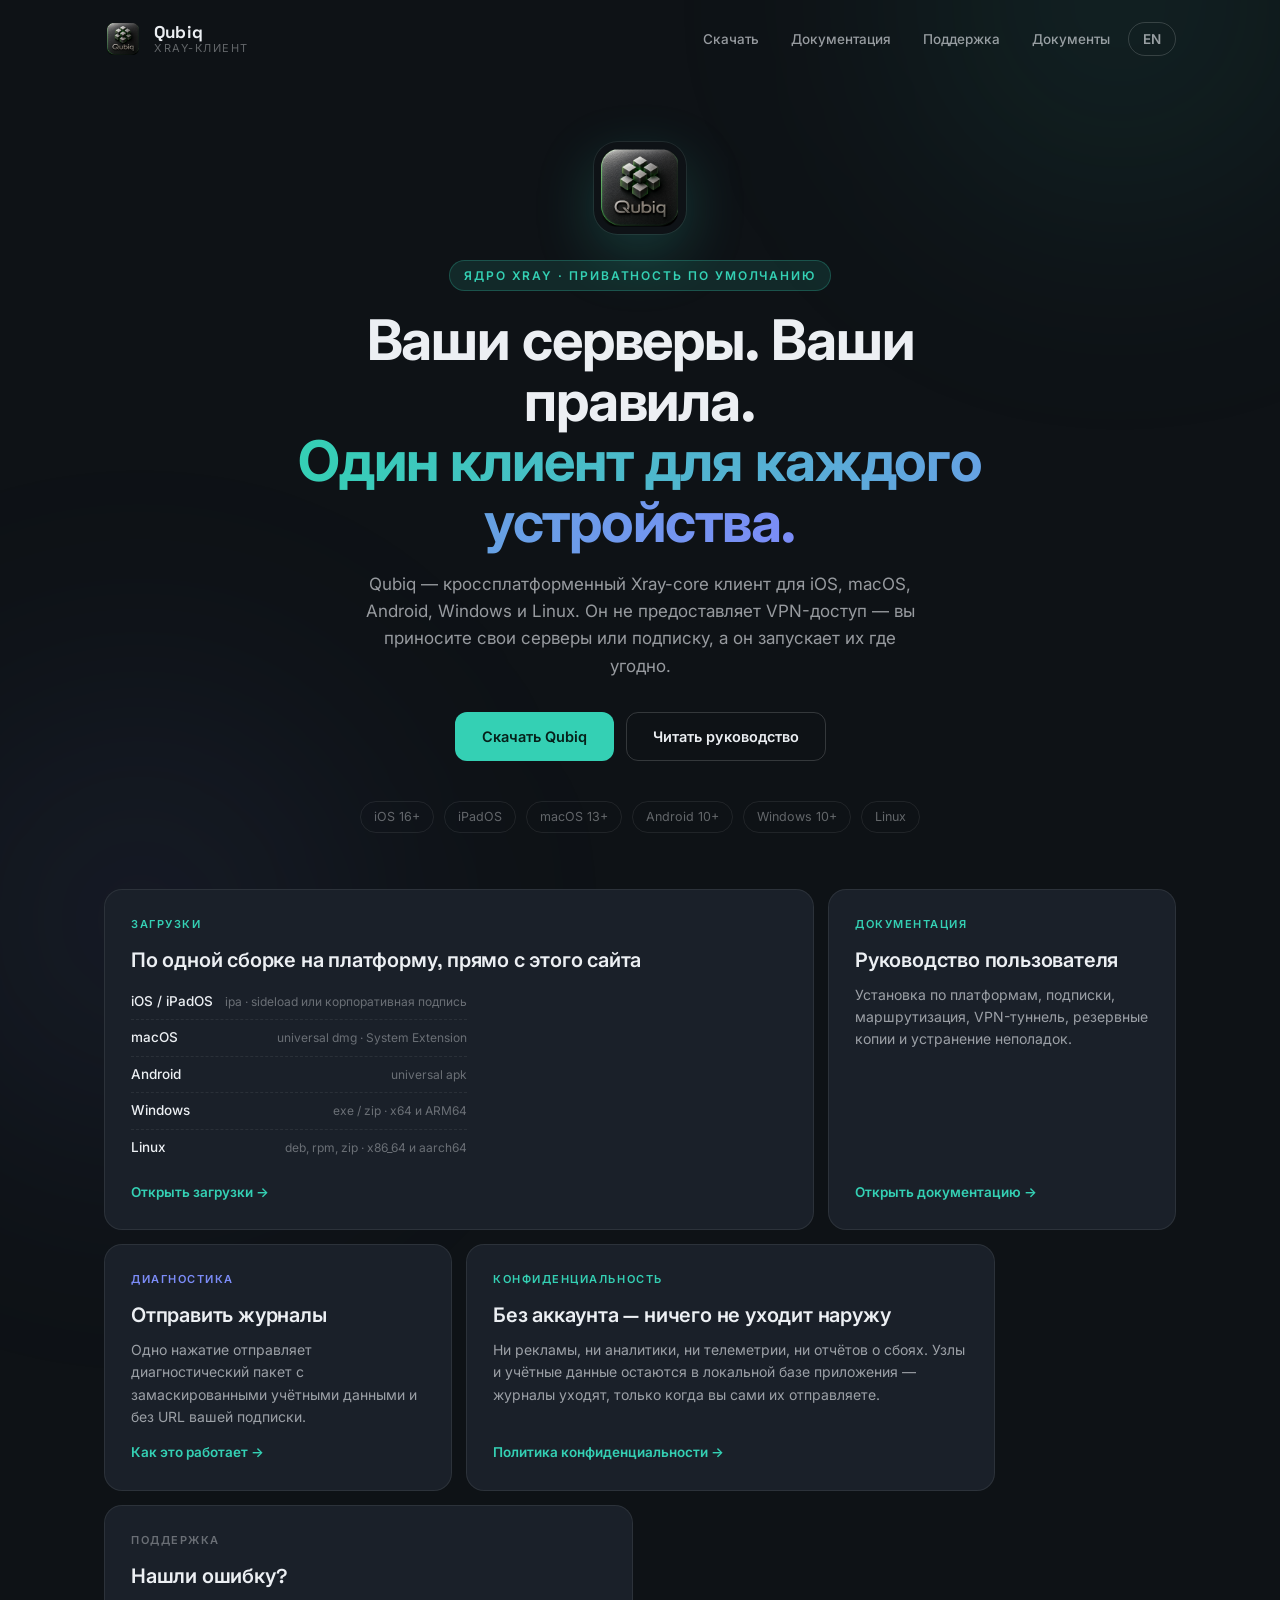
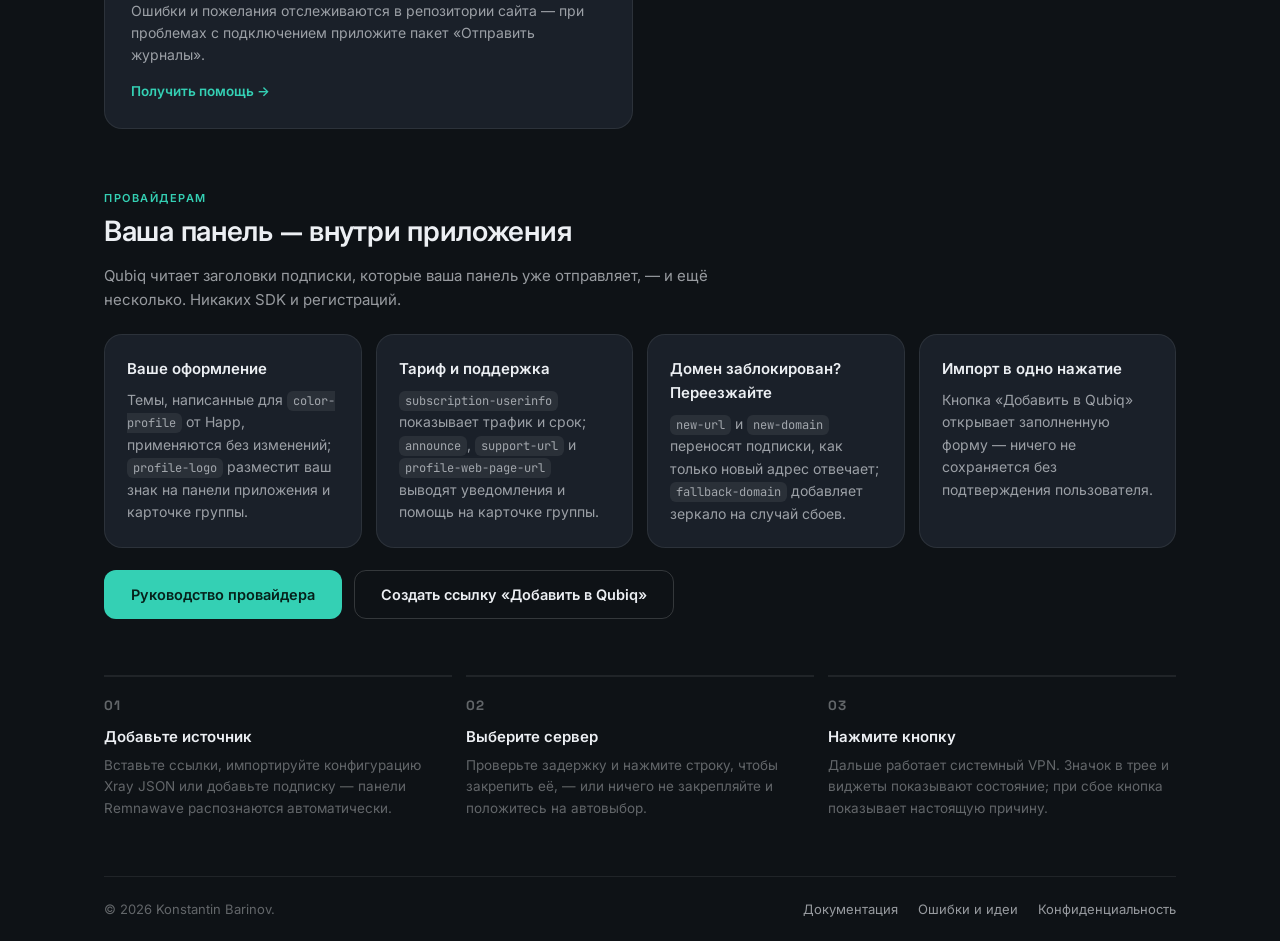
==== ru/index.html @ 60a4303e "feat(site): add Russian version, provider guide and link builder - Russian site under ru/ (landing, " ====
<!DOCTYPE html>
<html lang="ru" data-root="../">
<head>
<meta charset="UTF-8">
<meta name="viewport" content="width=device-width, initial-scale=1.0">
<title>Qubiq — кроссплатформенный Xray-клиент для всех ваших устройств</title>
<meta name="description" content="Qubiq — кроссплатформенный Xray-core клиент для iPhone, iPad, Mac, Android, Windows и Linux — ваши серверы и подписки; у приложения нет аккаунта и аналитики.">
<meta property="og:title" content="Qubiq — один Xray-клиент для каждого устройства">
<meta property="og:description" content="Кроссплатформенный Xray-core клиент для iOS, macOS, Android, Windows и Linux. Ваши серверы, ваша маршрутизация — без аккаунтов и телеметрии.">
<meta property="og:type" content="website">
<meta property="og:url" content="https://knstntnkek.github.io/qubiq-site/ru/">
<meta property="og:site_name" content="Qubiq">
<meta property="og:image" content="https://knstntnkek.github.io/qubiq-site/og.png">
<meta property="og:image:width" content="1024">
<meta property="og:image:height" content="1024">
<meta name="twitter:card" content="summary_large_image">
<meta name="twitter:title" content="Qubiq — один Xray-клиент для каждого устройства">
<meta name="twitter:description" content="Кроссплатформенный Xray-core клиент для iOS, macOS, Android, Windows и Linux. Ваши серверы, ваша маршрутизация — без аккаунтов и телеметрии.">
<meta name="twitter:image" content="https://knstntnkek.github.io/qubiq-site/og.png">
<link rel="canonical" href="https://knstntnkek.github.io/qubiq-site/ru/">
<link rel="alternate" hreflang="en" href="https://knstntnkek.github.io/qubiq-site/">
<link rel="alternate" hreflang="ru" href="https://knstntnkek.github.io/qubiq-site/ru/">
<link rel="alternate" hreflang="x-default" href="https://knstntnkek.github.io/qubiq-site/">
<meta property="og:locale" content="ru_RU">
<script type="application/ld+json">
{
  "@context": "https://schema.org",
  "@type": "SoftwareApplication",
  "name": "Qubiq",
  "url": "https://knstntnkek.github.io/qubiq-site/ru/",
  "downloadUrl": "https://knstntnkek.github.io/qubiq-site/ru/",
  "operatingSystem": "iOS, iPadOS, macOS, Android, Windows, Linux",
  "applicationCategory": "UtilitiesApplication",
  "description": "Кроссплатформенный Xray-core клиент для телефонов, планшетов и компьютеров. Используйте свои серверы или подписку — без аккаунтов и аналитики.",
  "offers": { "@type": "Offer", "price": "0", "priceCurrency": "USD" },
  "author": { "@type": "Person", "name": "Konstantin Barinov" }
}
</script>
<link rel="icon" type="image/png" href="../icon.png">
<link rel="apple-touch-icon" href="../icon.png">
<link rel="preconnect" href="https://fonts.googleapis.com">
<link rel="preconnect" href="https://fonts.gstatic.com" crossorigin>
<link href="https://fonts.googleapis.com/css2?family=Inter:wght@400;500;600&family=Space+Grotesk:wght@500;600;700&family=JetBrains+Mono:wght@400&display=swap" rel="stylesheet">
<link rel="stylesheet" href="../style.css?v=20261123-3">
</head>
<body>

<div class="bg-glow teal" aria-hidden="true"></div>
<div class="bg-glow violet" aria-hidden="true"></div>

<div class="page">

  <header class="topbar">
    <a class="brand" href="index.html">
      <img class="brand-icon" src="../icon.png" alt="Логотип Qubiq">
      <span class="brand-text">
        <strong>Qubiq</strong>
        <span>Xray-клиент</span>
      </span>
    </a>
    <nav>
      <ul class="nav-links">
        <li><a href="#" data-modal="modal-download">Скачать</a></li>
        <li><a href="docs.html">Документация</a></li>
        <li><a href="#" data-modal="modal-support">Поддержка</a></li>
        <li><a href="#" data-modal="modal-documents">Документы</a></li>
        <li><a class="lang-switch" href="../index.html" hreflang="en" lang="en" aria-label="English version">EN</a></li>
      </ul>
    </nav>
  </header>

  <main>
    <section class="hero">
      <img class="hero-logo" src="../icon.png" alt="Qubiq">
      <span class="hero-eyebrow">Ядро Xray · Приватность по умолчанию</span>
      <h1>Ваши серверы. Ваши правила.<br><em>Один клиент для каждого устройства.</em></h1>
      <p class="hero-sub">Qubiq — кроссплатформенный Xray-core клиент для
      iOS, macOS, Android, Windows и Linux. Он не предоставляет VPN-доступ —
      вы приносите свои серверы или подписку, а он запускает их где угодно.</p>
      <div class="hero-cta">
        <button class="btn btn-primary" data-modal="modal-download">
          Скачать Qubiq
        </button>
        <a class="btn btn-ghost" href="docs.html">Читать руководство</a>
      </div>
      <div class="platform-chips">
        <span>iOS 16+</span><span>iPadOS</span><span>macOS 13+</span>
        <span>Android 10+</span><span>Windows 10+</span><span>Linux</span>
      </div>
    </section>

    <section class="bento">
      <button class="bento-card wide reveal" data-modal="modal-download">
        <span class="bento-kicker">Загрузки</span>
        <h2>По одной сборке на платформу, прямо с этого сайта</h2>
        <ul class="bento-list">
          <li><b>iOS / iPadOS</b><small>ipa · sideload или корпоративная подпись</small></li>
          <li><b>macOS</b><small>universal dmg · System Extension</small></li>
          <li><b>Android</b><small>universal apk</small></li>
          <li><b>Windows</b><small>exe / zip · x64 и ARM64</small></li>
          <li><b>Linux</b><small>deb, rpm, zip · x86_64 и aarch64</small></li>
        </ul>
        <span class="bento-cta">Открыть загрузки →</span>
      </button>

      <a class="bento-card third reveal" href="docs.html">
        <span class="bento-kicker">Документация</span>
        <h2>Руководство пользователя</h2>
        <p>Установка по платформам, подписки, маршрутизация, VPN-туннель,
        резервные копии и устранение неполадок.</p>
        <span class="bento-cta">Открыть документацию →</span>
      </a>

      <a class="bento-card third reveal" href="docs.html#subscriptions/send-logs">
        <span class="bento-kicker violet">Диагностика</span>
        <h2>Отправить журналы</h2>
        <p>Одно нажатие отправляет диагностический пакет с замаскированными
        учётными данными и без URL вашей подписки.</p>
        <span class="bento-cta">Как это работает →</span>
      </a>

      <a class="bento-card half reveal" href="privacy.html">
        <span class="bento-kicker">Конфиденциальность</span>
        <h2>Без аккаунта — ничего не уходит наружу</h2>
        <p>Ни рекламы, ни аналитики, ни телеметрии, ни отчётов о сбоях.
        Узлы и учётные данные остаются в локальной базе приложения —
        журналы уходят, только когда вы сами их отправляете.</p>
        <span class="bento-cta">Политика конфиденциальности →</span>
      </a>

      <button class="bento-card half reveal" data-modal="modal-support">
        <span class="bento-kicker neutral">Поддержка</span>
        <h2>Нашли ошибку?</h2>
        <p>Ошибки и пожелания отслеживаются в репозитории сайта — при
        проблемах с подключением приложите пакет «Отправить журналы».</p>
        <span class="bento-cta">Получить помощь →</span>
      </button>
    </section>

    <section class="providers" aria-labelledby="providers-title">
      <span class="bento-kicker">Провайдерам</span>
      <h2 id="providers-title">Ваша панель — внутри приложения</h2>
      <p class="providers-sub">Qubiq читает заголовки подписки, которые ваша
      панель уже отправляет, — и ещё несколько. Никаких SDK и регистраций.</p>
      <div class="providers-grid">
        <div class="provider-feature">
          <h3>Ваше оформление</h3>
          <p>Темы, написанные для <code>color-profile</code> от Happ,
          применяются без изменений; <code>profile-logo</code> разместит
          ваш знак на панели приложения и карточке группы.</p>
        </div>
        <div class="provider-feature">
          <h3>Тариф и поддержка</h3>
          <p><code>subscription-userinfo</code> показывает трафик и срок;
          <code>announce</code>, <code>support-url</code> и
          <code>profile-web-page-url</code> выводят уведомления и помощь
          на карточке группы.</p>
        </div>
        <div class="provider-feature">
          <h3>Домен заблокирован? Переезжайте</h3>
          <p><code>new-url</code> и <code>new-domain</code> переносят
          подписки, как только новый адрес отвечает;
          <code>fallback-domain</code> добавляет зеркало на случай сбоев.</p>
        </div>
        <div class="provider-feature">
          <h3>Импорт в одно нажатие</h3>
          <p>Кнопка «Добавить в Qubiq» открывает заполненную форму —
          ничего не сохраняется без подтверждения пользователя.</p>
        </div>
      </div>
      <div class="providers-cta">
        <a class="btn btn-primary" href="docs.html#providers">Руководство провайдера</a>
        <a class="btn btn-ghost" href="docs.html#providers/link-builder">Создать ссылку «Добавить в Qubiq»</a>
      </div>
    </section>

    <section class="steps">
      <div class="step">
        <p class="step-num">01</p>
        <h3>Добавьте источник</h3>
        <p>Вставьте ссылки, импортируйте конфигурацию Xray JSON или
        добавьте подписку — панели Remnawave распознаются автоматически.</p>
      </div>
      <div class="step">
        <p class="step-num">02</p>
        <h3>Выберите сервер</h3>
        <p>Проверьте задержку и нажмите строку, чтобы закрепить её, —
        или ничего не закрепляйте и положитесь на автовыбор.</p>
      </div>
      <div class="step">
        <p class="step-num">03</p>
        <h3>Нажмите кнопку</h3>
        <p>Дальше работает системный VPN. Значок в трее и виджеты
        показывают состояние; при сбое кнопка показывает настоящую
        причину.</p>
      </div>
    </section>
  </main>

  <footer class="footer">
    <span>© 2026 Konstantin Barinov.</span>
    <div class="footer-links">
      <a href="docs.html">Документация</a>
      <a href="https://github.com/knstntnkek/qubiq-site/issues">Ошибки и идеи</a>
      <a href="privacy.html">Конфиденциальность</a>
    </div>
  </footer>

</div>

<!-- MODALS -->
<div class="modal" id="modal-download" hidden>
  <div class="modal-card" role="dialog" aria-modal="true" aria-label="Скачать Qubiq">
    <button class="modal-x" data-close aria-label="Закрыть">×</button>
    <h2 class="modal-title">Скачать</h2>
    <p class="modal-sub">Выберите платформу — пакеты раздаются прямо
    отсюда, доступ к репозиторию не нужен.</p>
    <div class="modal-cols">
      <div class="modal-col">
        <p class="modal-col-title">Компьютер</p>
        <div class="dl-row dl-static">
          <span class="dl-main">
            <span class="dl-name">Windows</span>
            <span class="dl-meta">x64 / ARM64 · exe, zip · Win 10 20H2+ · скоро</span>
          </span>
        </div>
        <div class="dl-row dl-static">
          <span class="dl-main">
            <span class="dl-name">macOS</span>
            <span class="dl-meta">universal dmg · macOS 13+ · System Extension · скоро</span>
          </span>
        </div>
        <div class="dl-row dl-static">
          <span class="dl-main">
            <span class="dl-name">Linux</span>
            <span class="dl-meta">x86_64 / aarch64 · deb, rpm, zip · glibc 2.39+ · скоро</span>
          </span>
        </div>
      </div>
      <div class="modal-col">
        <p class="modal-col-title">Мобильные</p>
        <div class="dl-row dl-static">
          <span class="dl-main">
            <span class="dl-name">iOS / iPadOS</span>
            <span class="dl-meta">ipa · iOS 16+ · sideload / корпоративная подпись · скоро</span>
          </span>
        </div>
        <div class="dl-row dl-static">
          <span class="dl-main">
            <span class="dl-name">Android</span>
            <span class="dl-meta">universal apk · Android 10+ · скоро</span>
          </span>
        </div>
      </div>
    </div>
    <p class="modal-foot">Опубликованные сборки автоматически заменяют строку
    своей платформы прямой ссылкой. При первом подключении система спросит
    разрешение VPN — см. <a href="docs.html#getting-started">«Начало
    работы»</a>.</p>
  </div>
</div>

<div class="modal" id="modal-support" hidden>
  <div class="modal-card" role="dialog" aria-modal="true" aria-label="Поддержка">
    <button class="modal-x" data-close aria-label="Закрыть">×</button>
    <h2 class="modal-title">Поддержка</h2>
    <p class="modal-sub">Ошибки и пожелания обсуждаются открыто.</p>
    <div class="modal-cols">
      <div class="modal-col">
        <a class="dl-row" href="https://github.com/knstntnkek/qubiq-site/issues">
          <span class="dl-main">
            <span class="dl-name">GitHub Issues</span>
            <span class="dl-meta">репозиторий сайта · ошибки и пожелания</span>
          </span>
          <span class="dl-arrow">→</span>
        </a>
      </div>
      <div class="modal-col">
        <a class="dl-row" href="docs.html#troubleshooting">
          <span class="dl-main">
            <span class="dl-name">Устранение неполадок и вопросы</span>
            <span class="dl-meta">типовые решения в руководстве</span>
          </span>
          <span class="dl-arrow">→</span>
        </a>
      </div>
    </div>
    <p class="modal-foot">Сообщаете о проблеме с провайдером или подключением?
    В приложении действие <strong>«Отправить журналы»</strong> в карточке
    группы делится готовым пакетом с замаскированными данными — приложите
    его к issue. Укажите платформу и версии приложения и ядра.</p>
  </div>
</div>

<div class="modal" id="modal-documents" hidden>
  <div class="modal-card" role="dialog" aria-modal="true" aria-label="Документы">
    <button class="modal-x" data-close aria-label="Закрыть">×</button>
    <h2 class="modal-title">Документы</h2>
    <p class="modal-sub">Политика конфиденциальности, лицензия и упоминания
    сторонних проектов.</p>
    <div class="modal-cols">
      <div class="modal-col">
        <a class="dl-row" href="privacy.html">
          <span class="dl-main">
            <span class="dl-name">Политика конфиденциальности</span>
            <span class="dl-meta">приложение ничего не собирает</span>
          </span>
          <span class="dl-arrow">→</span>
        </a>
        <div class="dl-row dl-static">
          <span class="dl-main">
            <span class="dl-name">Лицензия</span>
            <span class="dl-meta">проприетарная · все права защищены</span>
          </span>
        </div>
      </div>
      <div class="modal-col">
        <a class="dl-row" href="https://github.com/XTLS/libXray">
          <span class="dl-main">
            <span class="dl-name">libXray</span>
            <span class="dl-meta">привязка ядра Xray</span>
          </span>
          <span class="dl-arrow">→</span>
        </a>
      </div>
    </div>
  </div>
</div>

<script src="../site.js?v=20261123-1"></script>
<script data-goatcounter="https://konstantin11.goatcounter.com/count" async src="https://gc.zgo.at/count.js"></script>
</body>
</html>
---- style.css ----
/* Qubiq — site styles. Dark ink theme, teal accent, bento layout. */

:root {
  --bg:        #0e1216;
  --bg-raise:  #151a20;
  --panel:     #1a2029;
  --panel-hi:  #1f2630;
  --border:    rgba(255, 255, 255, .08);
  --border-hi: rgba(255, 255, 255, .16);
  --text:      #eceff3;
  --text-soft: rgba(236, 239, 243, .62);
  --text-mute: rgba(236, 239, 243, .38);
  --teal:      #34d0b4;
  --teal-soft: rgba(52, 208, 180, .12);
  --indigo:    #7c8cf8;
  --radius:    18px;
  --mono:      "JetBrains Mono", ui-monospace, SFMono-Regular, monospace;
  --sans:      "Inter", system-ui, -apple-system, sans-serif;
  --display:   "Space Grotesk", "Inter", system-ui, sans-serif;
}

* { box-sizing: border-box; margin: 0; padding: 0; }

html { color-scheme: dark; }

body {
  background: var(--bg);
  color: var(--text);
  font-family: var(--sans);
  font-size: 15px;
  line-height: 1.6;
  -webkit-font-smoothing: antialiased;
}

a { color: var(--teal); text-decoration: none; }
a:hover { text-decoration: underline; }

img { max-width: 100%; }

/* ambient background — two soft color pools, own geometry */
.bg-glow {
  position: fixed;
  z-index: -1;
  border-radius: 50%;
  filter: blur(120px);
  pointer-events: none;
}
.bg-glow.teal {
  width: 640px; height: 640px;
  top: -320px; right: -160px;
  background: radial-gradient(circle, rgba(52, 208, 180, .14), transparent 65%);
}
.bg-glow.violet {
  width: 720px; height: 720px;
  bottom: -380px; left: -220px;
  background: radial-gradient(circle, rgba(124, 140, 248, .11), transparent 65%);
}

.page {
  max-width: 1120px;
  margin: 0 auto;
  padding: 0 24px;
  display: flex;
  flex-direction: column;
  min-height: 100dvh;
}

/* ============ topbar ============ */
.topbar {
  display: flex;
  align-items: center;
  justify-content: space-between;
  padding: 20px 0;
}
.brand {
  display: flex;
  align-items: center;
  gap: 12px;
  color: var(--text);
}
.brand:hover { text-decoration: none; }
.brand-icon {
  width: 38px; height: 38px;
  border-radius: 10px;
  display: block;
}
.brand-text { display: flex; flex-direction: column; line-height: 1.15; }
.brand-text strong {
  font-family: var(--display);
  font-size: 17px;
  font-weight: 700;
  letter-spacing: .2px;
}
.brand-text span {
  font-size: 11px;
  color: var(--text-mute);
  text-transform: uppercase;
  letter-spacing: .14em;
}
.nav-links {
  display: flex;
  gap: 4px;
  list-style: none;
}
.nav-links a {
  color: var(--text-soft);
  font-size: 13.5px;
  font-weight: 500;
  padding: 8px 14px;
  border-radius: 999px;
  transition: color .15s, background .15s;
}
.nav-links a:hover,
.nav-links a[aria-current="page"] {
  color: var(--text);
  background: rgba(255, 255, 255, .07);
  text-decoration: none;
}
.nav-links a.lang-switch {
  border: 1px solid var(--border-hi);
  font-weight: 600;
}

/* ============ hero ============ */
.hero {
  text-align: center;
  padding: 64px 0 56px;
}
.hero-logo {
  width: 92px; height: 92px;
  border-radius: 24px;
  margin: 0 auto 26px;
  display: block;
  box-shadow: 0 20px 60px rgba(52, 208, 180, .22), 0 0 0 1px var(--border);
}
.hero-eyebrow {
  display: inline-block;
  font-size: 12px;
  font-weight: 600;
  letter-spacing: .16em;
  text-transform: uppercase;
  color: var(--teal);
  background: var(--teal-soft);
  border: 1px solid rgba(52, 208, 180, .25);
  padding: 5px 14px;
  border-radius: 999px;
  margin-bottom: 20px;
}
.hero h1 {
  font-family: var(--display);
  font-size: clamp(34px, 5.4vw, 56px);
  font-weight: 700;
  line-height: 1.08;
  letter-spacing: -.02em;
  max-width: 720px;
  margin: 0 auto 18px;
}
.hero h1 em {
  font-style: normal;
  background: linear-gradient(100deg, var(--teal), var(--indigo));
  -webkit-background-clip: text;
  background-clip: text;
  color: transparent;
}
.hero-sub {
  font-size: 17px;
  color: var(--text-soft);
  max-width: 560px;
  margin: 0 auto 32px;
}
.hero-cta {
  display: flex;
  gap: 12px;
  justify-content: center;
  flex-wrap: wrap;
  margin-bottom: 40px;
}
.btn {
  display: inline-flex;
  align-items: center;
  gap: 8px;
  font: inherit;
  font-weight: 600;
  font-size: 14.5px;
  padding: 12px 26px;
  border-radius: 12px;
  border: 1px solid transparent;
  cursor: pointer;
  transition: transform .15s, background .15s, border-color .15s;
}
.btn:hover { text-decoration: none; transform: translateY(-1px); }
.btn-primary {
  background: var(--teal);
  color: #06201a;
}
.btn-primary:hover { background: #43dfc3; }
.btn-ghost {
  background: transparent;
  color: var(--text);
  border-color: var(--border-hi);
}
.btn-ghost:hover { background: rgba(255, 255, 255, .06); }
.platform-chips {
  display: flex;
  gap: 10px;
  justify-content: center;
  flex-wrap: wrap;
}
.platform-chips span {
  font-size: 12.5px;
  color: var(--text-mute);
  border: 1px solid var(--border);
  padding: 5px 13px;
  border-radius: 999px;
}

/* ============ bento grid ============ */
.bento {
  display: grid;
  grid-template-columns: repeat(6, 1fr);
  gap: 14px;
  padding-bottom: 56px;
}
.bento-card {
  position: relative;
  background: var(--panel);
  border: 1px solid var(--border);
  border-radius: var(--radius);
  padding: 26px;
  display: flex;
  flex-direction: column;
  text-align: left;
  font: inherit;
  color: var(--text);
  cursor: pointer;
  overflow: hidden;
  transition: border-color .18s, transform .18s, background .18s;
}
a.bento-card:hover,
button.bento-card:hover {
  text-decoration: none;
  border-color: var(--border-hi);
  background: var(--panel-hi);
  transform: translateY(-2px);
}
.bento-card.wide  { grid-column: span 4; }
.bento-card.half  { grid-column: span 3; }
.bento-card.third { grid-column: span 2; }
.bento-kicker {
  font-size: 11px;
  font-weight: 600;
  letter-spacing: .14em;
  text-transform: uppercase;
  color: var(--teal);
  margin-bottom: 10px;
}
.bento-kicker.violet { color: var(--indigo); }
.bento-kicker.neutral { color: var(--text-mute); }
.bento-card h2 {
  font-family: var(--display);
  font-size: 20px;
  font-weight: 600;
  letter-spacing: -.01em;
  margin-bottom: 8px;
}
.bento-card p {
  font-size: 14px;
  color: var(--text-soft);
  margin-bottom: 14px;
}
.bento-cta {
  margin-top: auto;
  font-size: 13.5px;
  font-weight: 600;
  color: var(--teal);
}
.bento-list {
  list-style: none;
  margin-bottom: 16px;
}
.bento-list li {
  display: flex;
  justify-content: space-between;
  align-items: baseline;
  gap: 12px;
  font-size: 13.5px;
  padding: 7px 0;
  border-bottom: 1px dashed rgba(255, 255, 255, .07);
  color: var(--text-soft);
}
.bento-list li:last-child { border-bottom: 0; }
.bento-list li b { color: var(--text); font-weight: 500; }
.bento-list li small { color: var(--text-mute); font-size: 12px; }

/* ============ steps strip ============ */
.steps {
  display: grid;
  grid-template-columns: repeat(3, 1fr);
  gap: 14px;
  padding-bottom: 56px;
}
.step {
  border-top: 2px solid var(--border);
  padding-top: 18px;
}
.step-num {
  font-family: var(--display);
  font-size: 13px;
  font-weight: 700;
  color: var(--teal);
  letter-spacing: .1em;
  margin-bottom: 8px;
}
.step h3 {
  font-size: 15px;
  font-weight: 600;
  margin-bottom: 6px;
}
.step p { font-size: 13.5px; color: var(--text-mute); }

/* ============ providers section ============ */
.providers { padding-bottom: 56px; }
.providers h2 {
  font-family: var(--display);
  font-size: 28px;
  font-weight: 600;
  letter-spacing: -.01em;
  margin-bottom: 10px;
}
.providers-sub {
  color: var(--text-soft);
  max-width: 620px;
  margin-bottom: 22px;
}
.providers-grid {
  display: grid;
  grid-template-columns: repeat(4, 1fr);
  gap: 14px;
}
.provider-feature {
  background: var(--panel);
  border: 1px solid var(--border);
  border-radius: var(--radius);
  padding: 22px;
}
.provider-feature h3 {
  font-size: 15px;
  font-weight: 600;
  margin-bottom: 8px;
}
.provider-feature p { font-size: 14px; color: var(--text-soft); }
.provider-feature code {
  font-family: var(--mono);
  font-size: .86em;
  background: rgba(255, 255, 255, .07);
  padding: 2px 6px;
  border-radius: 6px;
}
.providers-cta {
  display: flex;
  flex-wrap: wrap;
  gap: 12px;
  margin-top: 22px;
}

/* ============ footer ============ */
.footer {
  margin-top: auto;
  display: flex;
  justify-content: space-between;
  align-items: center;
  gap: 16px;
  flex-wrap: wrap;
  padding: 22px 0;
  border-top: 1px solid var(--border);
  color: var(--text-mute);
  font-size: 13px;
}
.footer-links { display: flex; gap: 20px; }
.footer-links a { color: var(--text-soft); }
.footer-links a:hover { color: var(--text); }

/* ============ modals ============ */
.modal {
  position: fixed;
  inset: 0;
  z-index: 50;
  display: grid;
  place-items: center;
  padding: 20px;
  background: rgba(8, 10, 13, .66);
  backdrop-filter: blur(10px);
  -webkit-backdrop-filter: blur(10px);
}
.modal[hidden] { display: none; }
.modal-card {
  width: min(620px, 100%);
  max-height: min(80dvh, 720px);
  overflow: auto;
  background: var(--bg-raise);
  border: 1px solid var(--border-hi);
  border-radius: 22px;
  padding: 30px;
  box-shadow: 0 40px 100px rgba(0, 0, 0, .5);
  animation: modal-in .22s ease-out;
}
@keyframes modal-in {
  from { opacity: 0; transform: translateY(12px) scale(.98); }
  to   { opacity: 1; transform: none; }
}
.modal-x {
  position: sticky;
  top: 0;
  float: right;
  width: 34px; height: 34px;
  border-radius: 10px;
  border: 1px solid var(--border);
  background: var(--panel);
  color: var(--text-soft);
  font-size: 18px;
  cursor: pointer;
  transition: background .15s, color .15s;
}
.modal-x:hover { background: var(--panel-hi); color: var(--text); }
.modal-title {
  font-family: var(--display);
  font-size: 24px;
  font-weight: 700;
  letter-spacing: -.01em;
  margin-bottom: 6px;
}
.modal-sub { font-size: 14px; color: var(--text-mute); margin-bottom: 22px; }
.modal-cols {
  display: grid;
  grid-template-columns: 1fr 1fr;
  gap: 22px;
}
.modal-col-title {
  font-size: 11px;
  font-weight: 600;
  letter-spacing: .14em;
  text-transform: uppercase;
  color: var(--text-mute);
  margin-bottom: 10px;
}
.dl-row {
  display: flex;
  align-items: center;
  justify-content: space-between;
  gap: 14px;
  padding: 12px 14px;
  margin-bottom: 8px;
  border: 1px solid var(--border);
  border-radius: 12px;
  background: var(--panel);
  transition: border-color .15s, background .15s;
}
.dl-row:hover {
  text-decoration: none;
  border-color: rgba(52, 208, 180, .4);
  background: var(--panel-hi);
}
.dl-static,
.dl-static:hover {
  cursor: default;
  border-color: var(--border);
  background: var(--panel);
}
.dl-name { display: block; font-size: 14px; font-weight: 600; color: var(--text); }
.dl-meta { display: block; font-size: 12px; color: var(--text-mute); }
.dl-arrow { color: var(--teal); font-size: 16px; flex-shrink: 0; }
.modal-foot {
  margin-top: 20px;
  font-size: 13px;
  color: var(--text-mute);
  border-top: 1px solid var(--border);
  padding-top: 16px;
}

/* ============ docs page ============ */
.docs-layout {
  display: grid;
  grid-template-columns: 200px minmax(0, 1fr) 180px;
  gap: 40px;
  padding: 40px 0 64px;
  flex: 1;
}
.docs-nav {
  position: sticky;
  top: 24px;
  align-self: start;
}
.docs-nav .docs-nav-title {
  font-size: 11px;
  font-weight: 600;
  letter-spacing: .14em;
  text-transform: uppercase;
  color: var(--text-mute);
  margin-bottom: 12px;
}
.docs-nav a {
  display: block;
  color: var(--text-soft);
  font-size: 13.5px;
  padding: 6px 12px;
  margin-bottom: 2px;
  border-radius: 8px;
  border-left: 2px solid transparent;
}
.docs-nav a:hover { color: var(--text); text-decoration: none; background: rgba(255,255,255,.04); }
.docs-nav a.on {
  color: var(--teal);
  border-left-color: var(--teal);
  background: var(--teal-soft);
}
.docs-toc {
  position: sticky;
  top: 24px;
  align-self: start;
  font-size: 12.5px;
}
.docs-toc .toc-title {
  font-size: 11px;
  font-weight: 600;
  letter-spacing: .14em;
  text-transform: uppercase;
  color: var(--text-mute);
  margin-bottom: 12px;
}
.docs-toc a {
  display: block;
  color: var(--text-mute);
  padding: 4px 0 4px 12px;
  border-left: 2px solid var(--border);
}
.docs-toc a:hover { color: var(--text); text-decoration: none; }

.doc-body { min-width: 0; }
.docs-layout > .doc-body:only-child {
  grid-column: 1 / -1;
  max-width: 720px;
  margin: 0 auto;
}
.doc-body h1 {
  font-family: var(--display);
  font-size: 30px;
  font-weight: 700;
  letter-spacing: -.015em;
  margin-bottom: 16px;
}
.doc-body h2 {
  font-family: var(--display);
  font-size: 20px;
  font-weight: 600;
  margin: 36px 0 10px;
  padding-top: 8px;
}
.doc-body h3 {
  font-size: 16px;
  font-weight: 600;
  margin: 24px 0 8px;
}
.doc-body p,
.doc-body li { color: var(--text-soft); font-size: 14.5px; }
.doc-body p { margin-bottom: 14px; }
.doc-body ul, .doc-body ol { padding-left: 22px; margin-bottom: 14px; }
.doc-body li { margin-bottom: 6px; }
.doc-body li::marker { color: var(--teal); }
.doc-body strong { color: var(--text); font-weight: 600; }
.doc-body em { color: var(--text-mute); }
.doc-body code {
  font-family: var(--mono);
  font-size: .86em;
  background: rgba(255, 255, 255, .07);
  padding: 2px 6px;
  border-radius: 6px;
}
.doc-body pre {
  background: var(--panel);
  border: 1px solid var(--border);
  border-radius: 12px;
  padding: 16px;
  overflow-x: auto;
  margin-bottom: 14px;
}
.doc-body pre code { background: none; padding: 0; font-size: 12.5px; }
.doc-body table {
  width: 100%;
  border-collapse: collapse;
  margin-bottom: 16px;
  font-size: 13.5px;
}
.doc-body th, .doc-body td {
  text-align: left;
  padding: 9px 12px;
  border-bottom: 1px solid var(--border);
}
.doc-body th {
  color: var(--text-mute);
  font-size: 12px;
  font-weight: 600;
  letter-spacing: .1em;
  text-transform: uppercase;
}
.doc-body td { color: var(--text-soft); }
.doc-body td b, .doc-body td strong { color: var(--text); }
.doc-body blockquote {
  border-left: 3px solid var(--teal);
  padding: 4px 16px;
  margin-bottom: 14px;
  color: var(--text-soft);
  background: var(--teal-soft);
  border-radius: 0 10px 10px 0;
}
.doc-body hr { border: 0; border-top: 1px solid var(--border); margin: 32px 0; }
.doc-body a { text-decoration: underline; text-underline-offset: 3px; text-decoration-color: rgba(52,208,180,.45); }
.doc-body a:hover { color: #43dfc3; }
.docs-prevnext {
  display: flex;
  justify-content: space-between;
  gap: 14px;
  margin-top: 44px;
  padding-top: 20px;
  border-top: 1px solid var(--border);
}
.docs-prevnext .pn {
  font-size: 13.5px;
  font-weight: 500;
  color: var(--text-soft);
  text-decoration: none;
  border: 1px solid var(--border);
  border-radius: 10px;
  padding: 9px 16px;
  transition: border-color .15s, color .15s;
}
.docs-prevnext .pn:hover { color: var(--teal); border-color: rgba(52,208,180,.4); }

/* ============ link builder (For providers) ============ */
.link-builder {
  background: var(--panel);
  border: 1px solid var(--border);
  border-radius: var(--radius);
  padding: 22px;
  margin-bottom: 16px;
}
.link-builder [hidden] { display: none; }
.link-builder label {
  display: block;
  font-size: 13px;
  font-weight: 600;
  color: var(--text);
  margin: 14px 0 6px;
}
.link-builder label:first-child { margin-top: 0; }
.link-builder input {
  box-sizing: border-box;
  width: 100%;
  font-family: var(--mono);
  font-size: 13.5px;
  color: var(--text);
  background: var(--bg);
  border: 1px solid var(--border);
  border-radius: 10px;
  padding: 10px 12px;
}
.link-builder input:focus-visible {
  outline: 2px solid var(--teal);
  outline-offset: 1px;
  border-color: var(--teal);
}
.doc-body .link-builder-error {
  font-size: 13.5px;
  color: #f2a65a;
  margin: 12px 0 0;
}
.link-builder-output { margin-top: 16px; }
.link-builder-output pre {
  background: var(--bg);
  border: 1px solid var(--border);
  border-radius: 10px;
  padding: 12px 14px;
  overflow-x: auto;
  margin-bottom: 10px;
}
.link-builder-output pre code {
  font-family: var(--mono);
  font-size: 12.5px;
  white-space: pre-wrap;
  overflow-wrap: anywhere;
}
.doc-body .link-builder-caption {
  font-size: 13px;
  color: var(--text-mute);
  margin: 0 0 8px;
}
.link-builder-actions {
  display: flex;
  flex-wrap: wrap;
  gap: 10px;
  margin-bottom: 16px;
}
.link-builder-actions:last-child { margin-bottom: 0; }
.link-builder-actions button,
.link-builder-actions a {
  font: inherit;
  font-size: 13.5px;
  font-weight: 500;
  color: var(--text-soft);
  text-decoration: none;
  background: transparent;
  border: 1px solid var(--border);
  border-radius: 10px;
  padding: 8px 15px;
  cursor: pointer;
  transition: border-color .15s, color .15s;
}
.link-builder-actions button:hover,
.link-builder-actions a:hover {
  color: var(--teal);
  border-color: rgba(52,208,180,.4);
}

/* entrance animation — subtle, not Happ's staggered cards */
.reveal { animation: rise .5s ease-out backwards; }
.reveal:nth-child(2) { animation-delay: .06s; }
.reveal:nth-child(3) { animation-delay: .12s; }
.reveal:nth-child(4) { animation-delay: .18s; }
.reveal:nth-child(5) { animation-delay: .24s; }
@keyframes rise {
  from { opacity: 0; transform: translateY(14px); }
  to   { opacity: 1; transform: none; }
}

/* ============ responsive ============ */
@media (max-width: 960px) {
  .docs-layout { grid-template-columns: 180px minmax(0,1fr); }
  .docs-toc { display: none; }
  .providers-grid { grid-template-columns: 1fr 1fr; }
}
@media (max-width: 520px) {
  .providers-grid { grid-template-columns: 1fr; }
  .doc-body table { font-size: 12.5px; }
  .doc-body th, .doc-body td { padding: 7px 8px; }
  .doc-body td code { overflow-wrap: anywhere; }
}
@media (max-width: 780px) {
  .bento { grid-template-columns: 1fr 1fr; }
  .bento-card.wide, .bento-card.half, .bento-card.third { grid-column: span 2; }
  .steps { grid-template-columns: 1fr; }
  .modal-cols { grid-template-columns: 1fr; }
  .docs-layout { grid-template-columns: 1fr; }
  .docs-nav {
    position: static;
    display: flex;
    flex-wrap: wrap;
    gap: 6px;
    margin-bottom: 8px;
  }
  .docs-nav .docs-nav-title { display: none; }
  .docs-nav a { border-left: 0; border: 1px solid var(--border); border-radius: 999px; padding: 6px 12px; }
  .hero { padding: 40px 0; }
  .footer { justify-content: center; text-align: center; }
  /* narrow header: brand row, then wrapped nav row (RU labels are longer) */
  .topbar { flex-wrap: wrap; row-gap: 8px; padding: 16px 0; }
  .topbar nav { order: 3; width: 100%; }
  .nav-links { flex-wrap: wrap; }
  .nav-links a { padding: 6px 10px; font-size: 13px; }
  .brand-text span { display: none; }
}
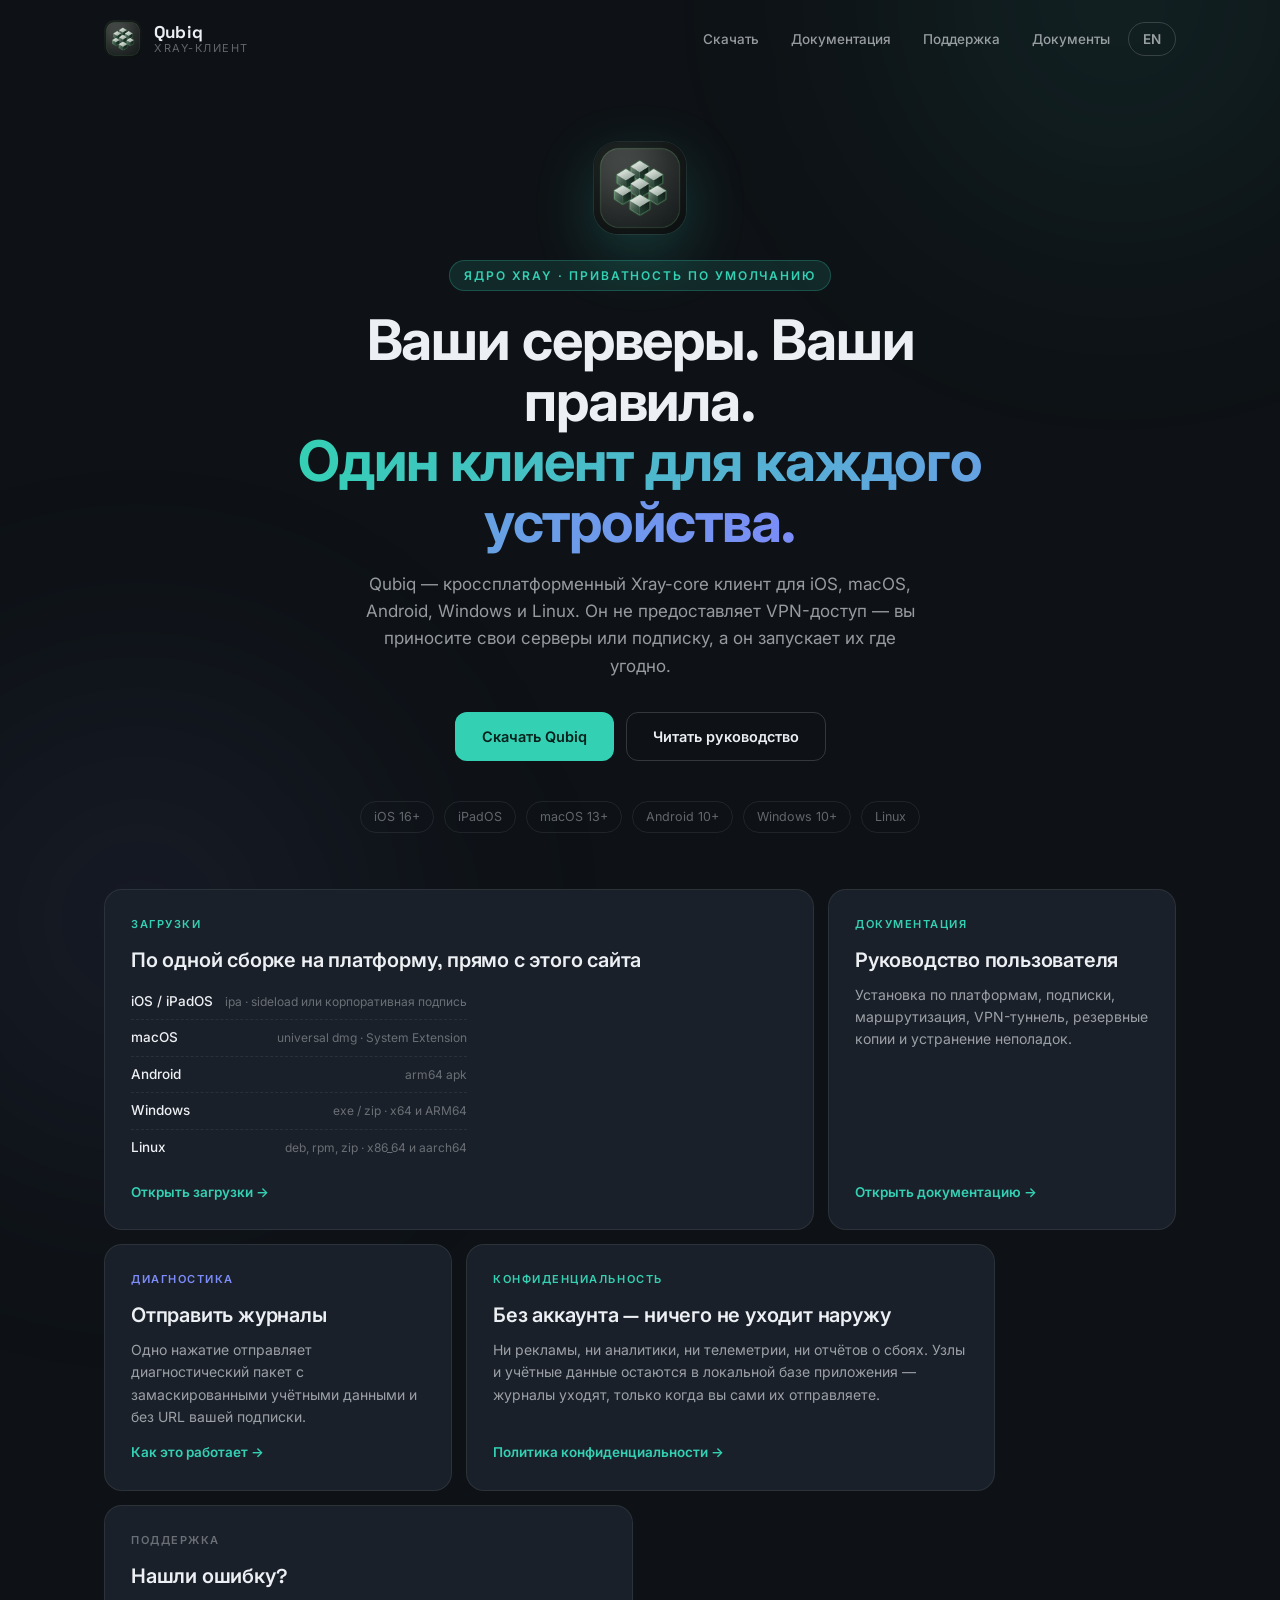
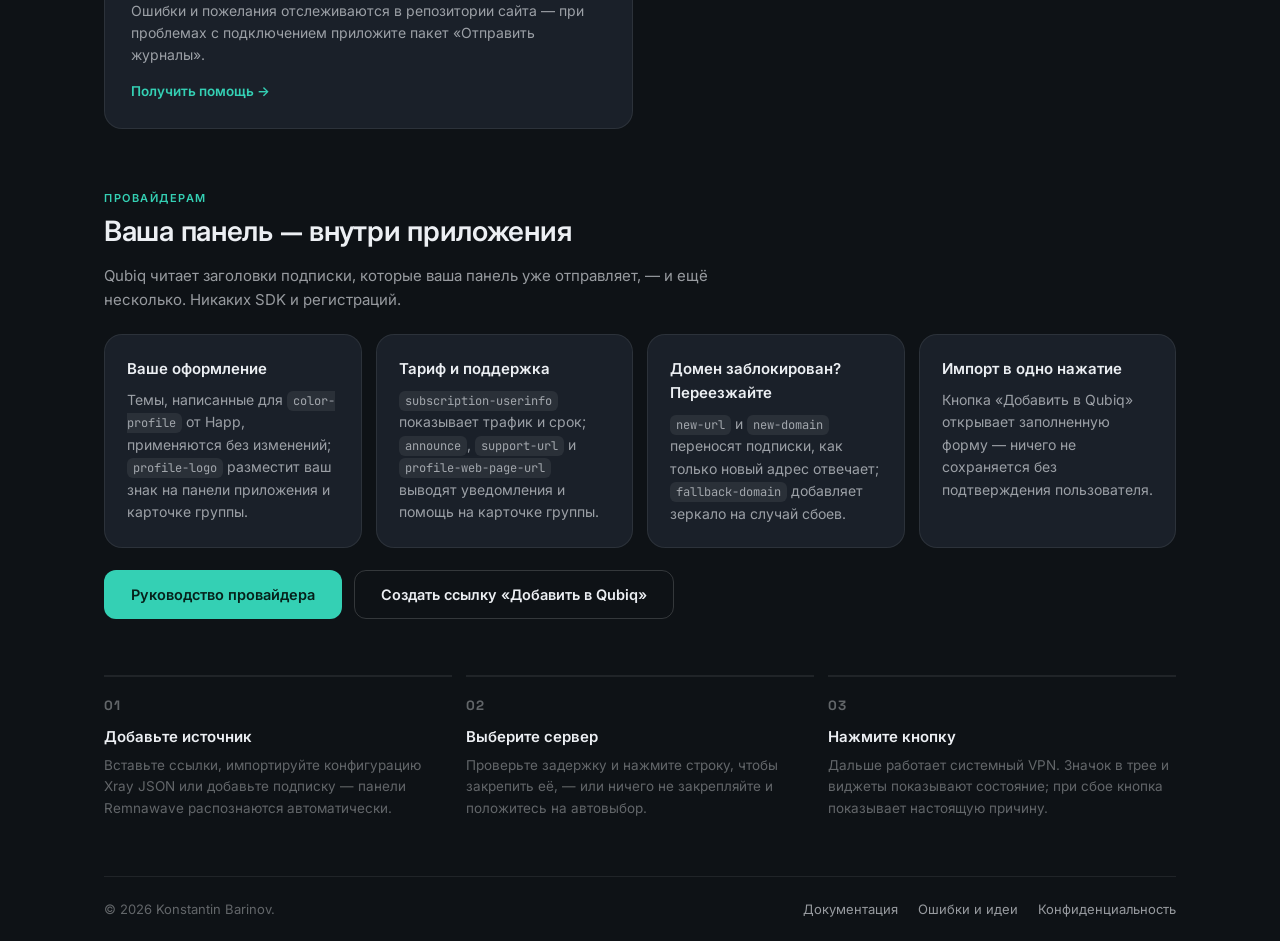
==== commit 552478e8: "docs: sync arm64-only Android package name and labels Generated with [Devin](https://devin.ai)  Co-A" ====
--- a/ru/index.html
+++ b/ru/index.html
@@ -41,7 +41,7 @@
 <link rel="preconnect" href="https://fonts.googleapis.com">
 <link rel="preconnect" href="https://fonts.gstatic.com" crossorigin>
 <link href="https://fonts.googleapis.com/css2?family=Inter:wght@400;500;600&family=Space+Grotesk:wght@500;600;700&family=JetBrains+Mono:wght@400&display=swap" rel="stylesheet">
-<link rel="stylesheet" href="../style.css?v=20261123-3">
+<link rel="stylesheet" href="../style.css?v=20261124-1">
 </head>
 <body>
 
@@ -96,7 +96,7 @@
         <ul class="bento-list">
           <li><b>iOS / iPadOS</b><small>ipa · sideload или корпоративная подпись</small></li>
           <li><b>macOS</b><small>universal dmg · System Extension</small></li>
-          <li><b>Android</b><small>universal apk</small></li>
+          <li><b>Android</b><small>arm64 apk</small></li>
           <li><b>Windows</b><small>exe / zip · x64 и ARM64</small></li>
           <li><b>Linux</b><small>deb, rpm, zip · x86_64 и aarch64</small></li>
         </ul>
@@ -111,7 +111,7 @@
         <span class="bento-cta">Открыть документацию →</span>
       </a>
 
-      <a class="bento-card third reveal" href="docs.html#subscriptions/send-logs">
+      <a class="bento-card third reveal" href="docs.html?page=subscriptions#send-logs">
         <span class="bento-kicker violet">Диагностика</span>
         <h2>Отправить журналы</h2>
         <p>Одно нажатие отправляет диагностический пакет с замаскированными
@@ -169,8 +169,8 @@
         </div>
       </div>
       <div class="providers-cta">
-        <a class="btn btn-primary" href="docs.html#providers">Руководство провайдера</a>
-        <a class="btn btn-ghost" href="docs.html#providers/link-builder">Создать ссылку «Добавить в Qubiq»</a>
+        <a class="btn btn-primary" href="docs.html?page=providers">Руководство провайдера</a>
+        <a class="btn btn-ghost" href="docs.html?page=providers#link-builder">Создать ссылку «Добавить в Qubiq»</a>
       </div>
     </section>
 
@@ -248,14 +248,14 @@
         <div class="dl-row dl-static">
           <span class="dl-main">
             <span class="dl-name">Android</span>
-            <span class="dl-meta">universal apk · Android 10+ · скоро</span>
+            <span class="dl-meta">arm64 apk · Android 10+ · скоро</span>
           </span>
         </div>
       </div>
     </div>
     <p class="modal-foot">Опубликованные сборки автоматически заменяют строку
     своей платформы прямой ссылкой. При первом подключении система спросит
-    разрешение VPN — см. <a href="docs.html#getting-started">«Начало
+    разрешение VPN — см. <a href="docs.html?page=getting-started">«Начало
     работы»</a>.</p>
   </div>
 </div>
@@ -276,7 +276,7 @@
         </a>
       </div>
       <div class="modal-col">
-        <a class="dl-row" href="docs.html#troubleshooting">
+        <a class="dl-row" href="docs.html?page=troubleshooting">
           <span class="dl-main">
             <span class="dl-name">Устранение неполадок и вопросы</span>
             <span class="dl-meta">типовые решения в руководстве</span>
@@ -327,7 +327,7 @@
   </div>
 </div>
 
-<script src="../site.js?v=20261123-1"></script>
+<script src="../site.js?v=20261123-2"></script>
 <script data-goatcounter="https://konstantin11.goatcounter.com/count" async src="https://gc.zgo.at/count.js"></script>
 </body>
 </html>
--- a/style.css
+++ b/style.css
@@ -719,6 +719,40 @@
   color: var(--teal);
   border-color: rgba(52,208,180,.4);
 }
+
+.theme-example { margin-bottom: 14px; }
+.theme-example pre { margin-bottom: 10px; }
+.theme-example pre code { white-space: pre-wrap; overflow-wrap: anywhere; }
+.theme-preview {
+  display: flex;
+  flex-wrap: wrap;
+  gap: 8px;
+  align-items: center;
+  padding: 10px;
+  border: 1px solid var(--border);
+  border-radius: 12px;
+  margin-bottom: 10px;
+}
+.tp-power {
+  width: 36px;
+  height: 36px;
+  flex: none;
+  border-radius: 50%;
+  display: flex;
+  align-items: center;
+  justify-content: center;
+  font-size: 17px;
+}
+.tp-chip {
+  display: flex;
+  align-items: baseline;
+  gap: 6px;
+  padding: 6px 10px;
+  border-radius: 10px;
+  font-size: 12px;
+}
+.tp-ms { font-size: 10px; opacity: .85; }
+.tp-switch { width: 34px; height: 20px; flex: none; border-radius: 999px; }
 
 /* entrance animation — subtle, not Happ's staggered cards */
 .reveal { animation: rise .5s ease-out backwards; }
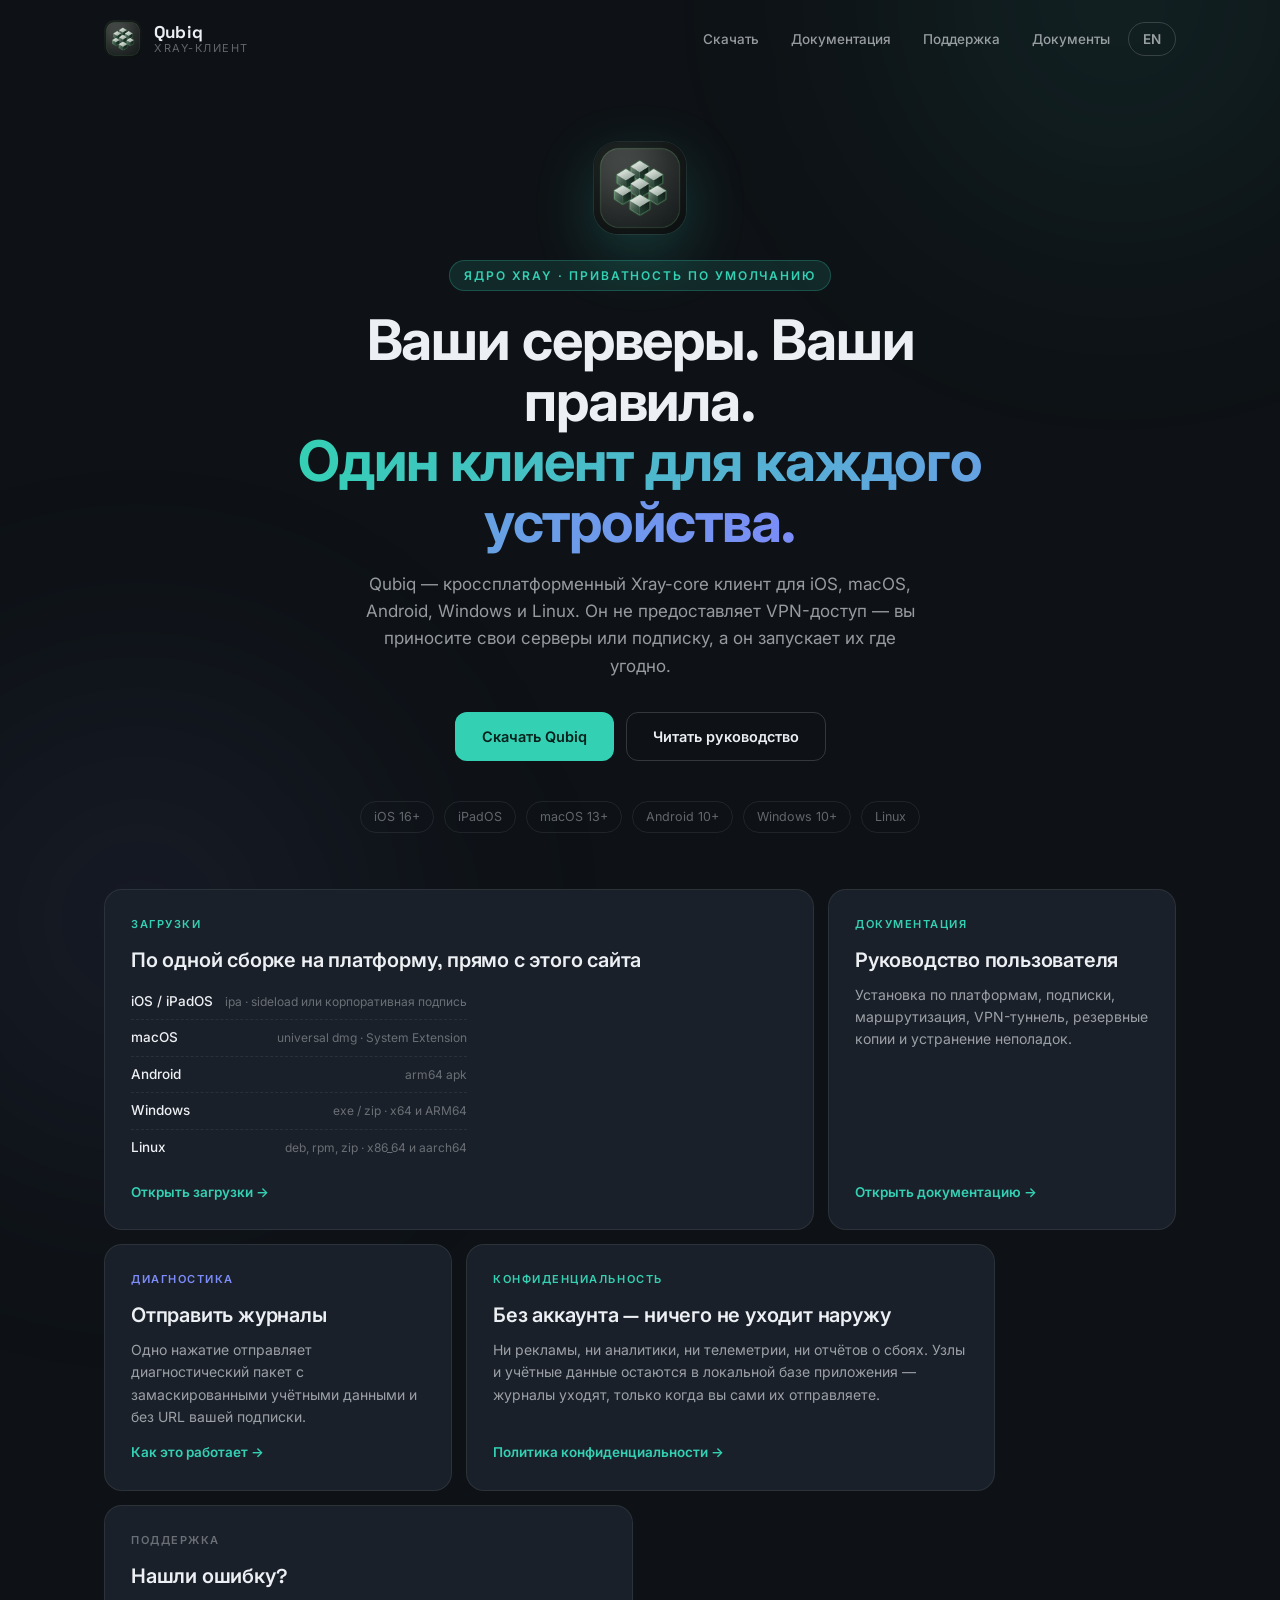
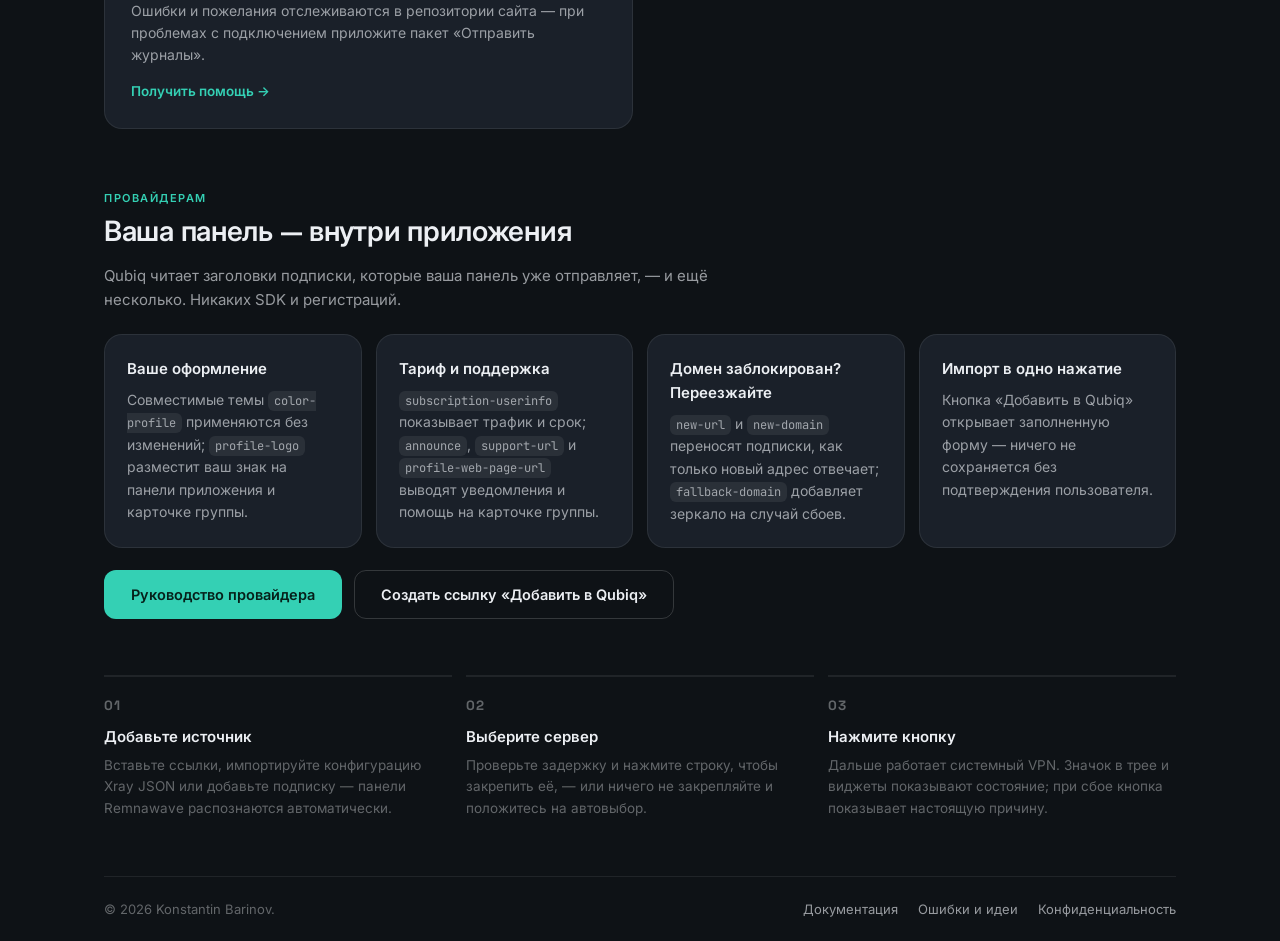
==== commit d0a88c5f: "docs: neutralize provider compatibility references Generated with [Devin](https://devin.ai)  Co-Auth" ====
--- a/ru/index.html
+++ b/ru/index.html
@@ -41,7 +41,7 @@
 <link rel="preconnect" href="https://fonts.googleapis.com">
 <link rel="preconnect" href="https://fonts.gstatic.com" crossorigin>
 <link href="https://fonts.googleapis.com/css2?family=Inter:wght@400;500;600&family=Space+Grotesk:wght@500;600;700&family=JetBrains+Mono:wght@400&display=swap" rel="stylesheet">
-<link rel="stylesheet" href="../style.css?v=20261124-1">
+<link rel="stylesheet" href="../style.css?v=20261127-1">
 </head>
 <body>
 
@@ -145,8 +145,8 @@
       <div class="providers-grid">
         <div class="provider-feature">
           <h3>Ваше оформление</h3>
-          <p>Темы, написанные для <code>color-profile</code> от Happ,
-          применяются без изменений; <code>profile-logo</code> разместит
+          <p>Совместимые темы <code>color-profile</code> применяются
+          без изменений; <code>profile-logo</code> разместит
           ваш знак на панели приложения и карточке группы.</p>
         </div>
         <div class="provider-feature">
--- a/style.css
+++ b/style.css
@@ -754,7 +754,7 @@
 .tp-ms { font-size: 10px; opacity: .85; }
 .tp-switch { width: 34px; height: 20px; flex: none; border-radius: 999px; }
 
-/* entrance animation — subtle, not Happ's staggered cards */
+/* entrance animation — subtle staggered rise */
 .reveal { animation: rise .5s ease-out backwards; }
 .reveal:nth-child(2) { animation-delay: .06s; }
 .reveal:nth-child(3) { animation-delay: .12s; }
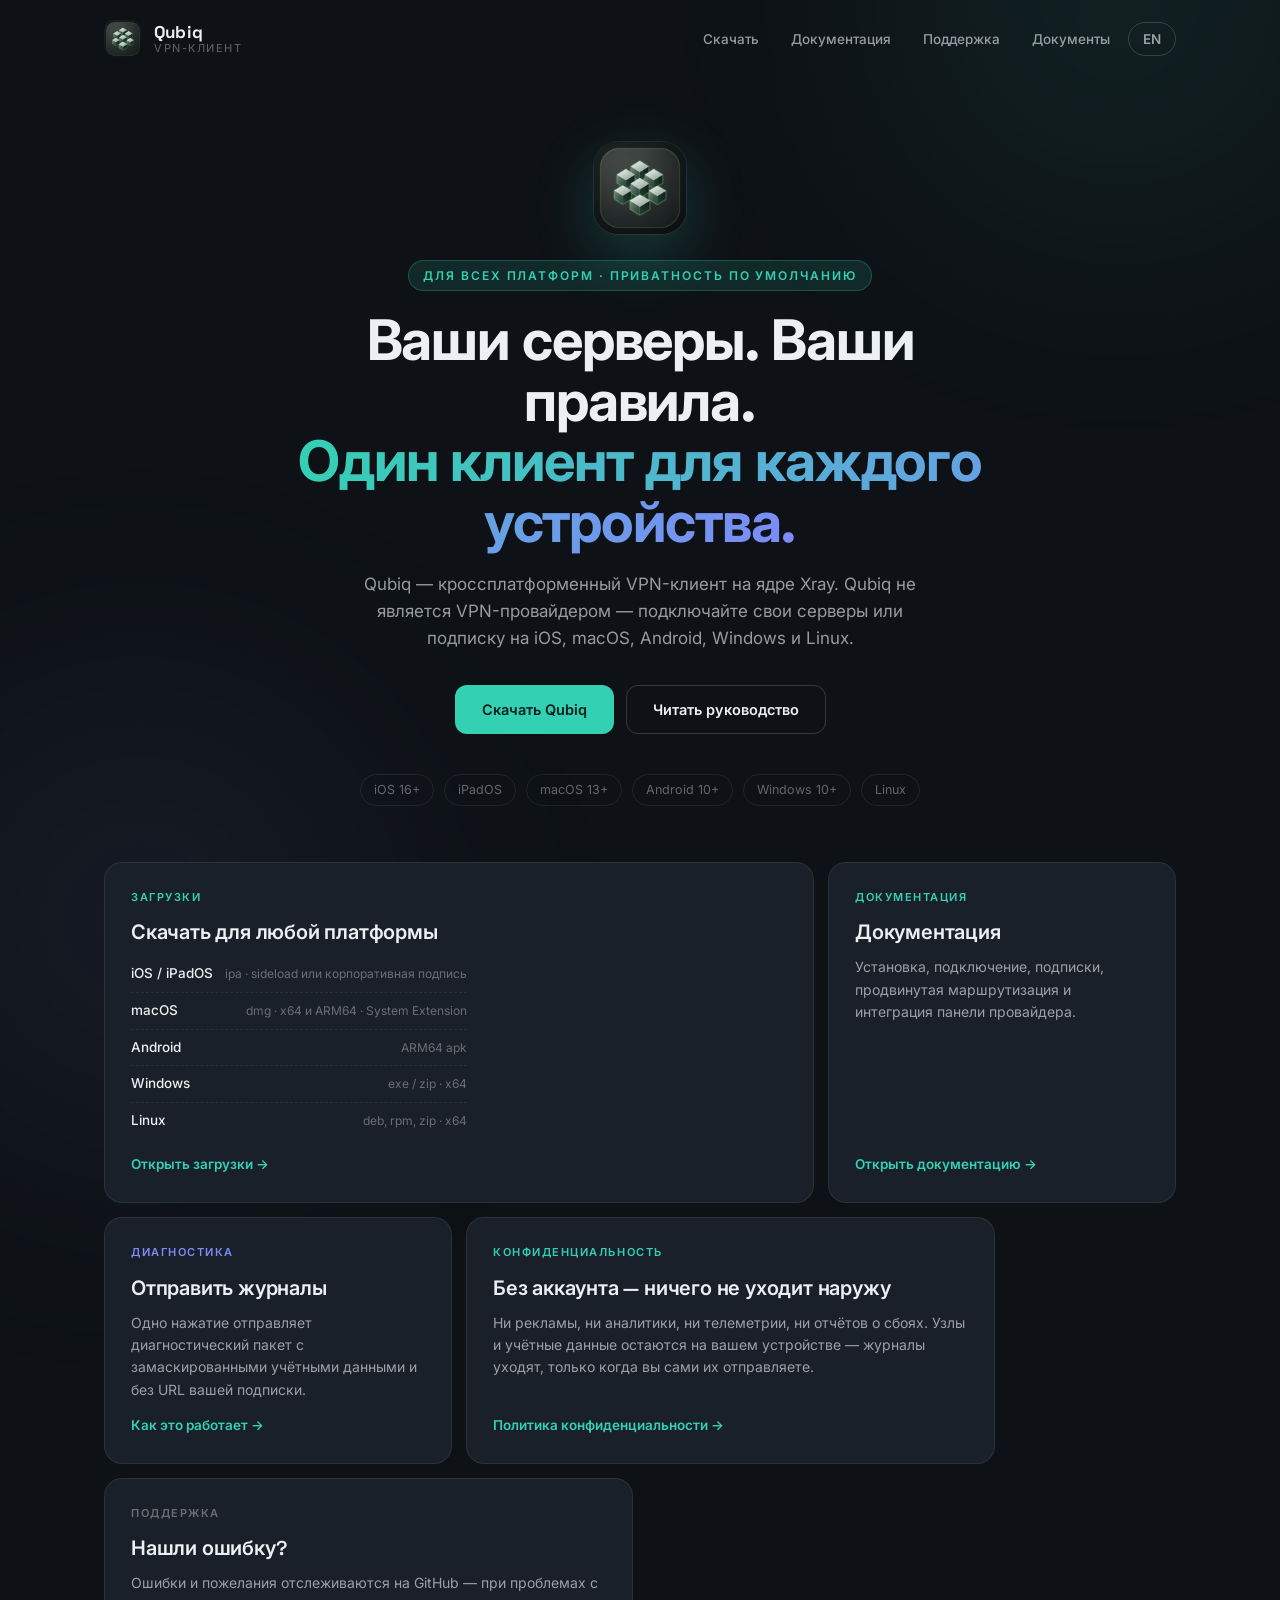
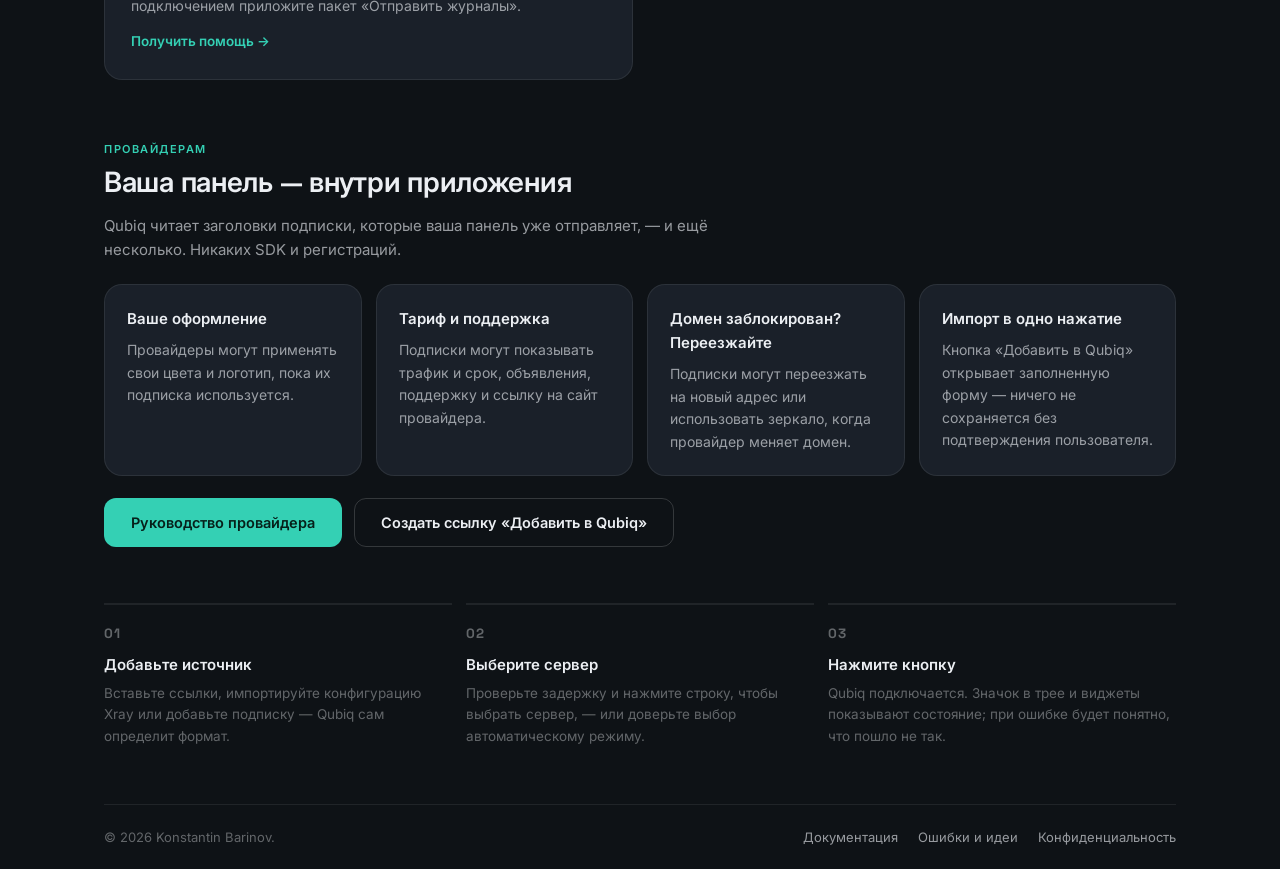
==== commit ca4959c9: "docs: simplify user guidance and downloads Generated with [Devin](https://devin.ai)  Co-Authored-By:" ====
--- a/ru/index.html
+++ b/ru/index.html
@@ -3,10 +3,10 @@
 <head>
 <meta charset="UTF-8">
 <meta name="viewport" content="width=device-width, initial-scale=1.0">
-<title>Qubiq — кроссплатформенный Xray-клиент для всех ваших устройств</title>
-<meta name="description" content="Qubiq — кроссплатформенный Xray-core клиент для iPhone, iPad, Mac, Android, Windows и Linux — ваши серверы и подписки; у приложения нет аккаунта и аналитики.">
-<meta property="og:title" content="Qubiq — один Xray-клиент для каждого устройства">
-<meta property="og:description" content="Кроссплатформенный Xray-core клиент для iOS, macOS, Android, Windows и Linux. Ваши серверы, ваша маршрутизация — без аккаунтов и телеметрии.">
+<title>Qubiq — кроссплатформенный VPN-клиент для ваших серверов</title>
+<meta name="description" content="Qubiq — кроссплатформенный VPN-клиент на ядре Xray для iPhone, iPad, Mac, Android, Windows и Linux — ваши серверы и подписки; без аккаунта и аналитики.">
+<meta property="og:title" content="Qubiq — один VPN-клиент для каждого устройства">
+<meta property="og:description" content="Кроссплатформенный VPN-клиент на ядре Xray для iOS, macOS, Android, Windows и Linux. Ваши серверы, ваша маршрутизация — без аккаунтов и телеметрии.">
 <meta property="og:type" content="website">
 <meta property="og:url" content="https://knstntnkek.github.io/qubiq-site/ru/">
 <meta property="og:site_name" content="Qubiq">
@@ -14,8 +14,8 @@
 <meta property="og:image:width" content="1024">
 <meta property="og:image:height" content="1024">
 <meta name="twitter:card" content="summary_large_image">
-<meta name="twitter:title" content="Qubiq — один Xray-клиент для каждого устройства">
-<meta name="twitter:description" content="Кроссплатформенный Xray-core клиент для iOS, macOS, Android, Windows и Linux. Ваши серверы, ваша маршрутизация — без аккаунтов и телеметрии.">
+<meta name="twitter:title" content="Qubiq — один VPN-клиент для каждого устройства">
+<meta name="twitter:description" content="Кроссплатформенный VPN-клиент на ядре Xray для iOS, macOS, Android, Windows и Linux. Ваши серверы, ваша маршрутизация — без аккаунтов и телеметрии.">
 <meta name="twitter:image" content="https://knstntnkek.github.io/qubiq-site/og.png">
 <link rel="canonical" href="https://knstntnkek.github.io/qubiq-site/ru/">
 <link rel="alternate" hreflang="en" href="https://knstntnkek.github.io/qubiq-site/">
@@ -31,7 +31,7 @@
   "downloadUrl": "https://knstntnkek.github.io/qubiq-site/ru/",
   "operatingSystem": "iOS, iPadOS, macOS, Android, Windows, Linux",
   "applicationCategory": "UtilitiesApplication",
-  "description": "Кроссплатформенный Xray-core клиент для телефонов, планшетов и компьютеров. Используйте свои серверы или подписку — без аккаунтов и аналитики.",
+  "description": "Кроссплатформенный VPN-клиент на ядре Xray для телефонов, планшетов и компьютеров. Используйте свои серверы или подписку — без аккаунтов и аналитики.",
   "offers": { "@type": "Offer", "price": "0", "priceCurrency": "USD" },
   "author": { "@type": "Person", "name": "Konstantin Barinov" }
 }
@@ -41,7 +41,7 @@
 <link rel="preconnect" href="https://fonts.googleapis.com">
 <link rel="preconnect" href="https://fonts.gstatic.com" crossorigin>
 <link href="https://fonts.googleapis.com/css2?family=Inter:wght@400;500;600&family=Space+Grotesk:wght@500;600;700&family=JetBrains+Mono:wght@400&display=swap" rel="stylesheet">
-<link rel="stylesheet" href="../style.css?v=20261127-1">
+<link rel="stylesheet" href="../style.css?v=20261127-2">
 </head>
 <body>
 
@@ -55,7 +55,7 @@
       <img class="brand-icon" src="../icon.png" alt="Логотип Qubiq">
       <span class="brand-text">
         <strong>Qubiq</strong>
-        <span>Xray-клиент</span>
+        <span>VPN-клиент</span>
       </span>
     </a>
     <nav>
@@ -72,11 +72,11 @@
   <main>
     <section class="hero">
       <img class="hero-logo" src="../icon.png" alt="Qubiq">
-      <span class="hero-eyebrow">Ядро Xray · Приватность по умолчанию</span>
+      <span class="hero-eyebrow">Для всех платформ · Приватность по умолчанию</span>
       <h1>Ваши серверы. Ваши правила.<br><em>Один клиент для каждого устройства.</em></h1>
-      <p class="hero-sub">Qubiq — кроссплатформенный Xray-core клиент для
-      iOS, macOS, Android, Windows и Linux. Он не предоставляет VPN-доступ —
-      вы приносите свои серверы или подписку, а он запускает их где угодно.</p>
+      <p class="hero-sub">Qubiq — кроссплатформенный VPN-клиент на ядре
+      Xray. Qubiq не является VPN-провайдером — подключайте свои серверы
+      или подписку на iOS, macOS, Android, Windows и Linux.</p>
       <div class="hero-cta">
         <button class="btn btn-primary" data-modal="modal-download">
           Скачать Qubiq
@@ -92,22 +92,22 @@
     <section class="bento">
       <button class="bento-card wide reveal" data-modal="modal-download">
         <span class="bento-kicker">Загрузки</span>
-        <h2>По одной сборке на платформу, прямо с этого сайта</h2>
+        <h2>Скачать для любой платформы</h2>
         <ul class="bento-list">
           <li><b>iOS / iPadOS</b><small>ipa · sideload или корпоративная подпись</small></li>
-          <li><b>macOS</b><small>universal dmg · System Extension</small></li>
-          <li><b>Android</b><small>arm64 apk</small></li>
-          <li><b>Windows</b><small>exe / zip · x64 и ARM64</small></li>
-          <li><b>Linux</b><small>deb, rpm, zip · x86_64 и aarch64</small></li>
+          <li><b>macOS</b><small>dmg · x64 и ARM64 · System Extension</small></li>
+          <li><b>Android</b><small>ARM64 apk</small></li>
+          <li><b>Windows</b><small>exe / zip · x64</small></li>
+          <li><b>Linux</b><small>deb, rpm, zip · x64</small></li>
         </ul>
         <span class="bento-cta">Открыть загрузки →</span>
       </button>
 
       <a class="bento-card third reveal" href="docs.html">
         <span class="bento-kicker">Документация</span>
-        <h2>Руководство пользователя</h2>
-        <p>Установка по платформам, подписки, маршрутизация, VPN-туннель,
-        резервные копии и устранение неполадок.</p>
+        <h2>Документация</h2>
+        <p>Установка, подключение, подписки, продвинутая маршрутизация и
+        интеграция панели провайдера.</p>
         <span class="bento-cta">Открыть документацию →</span>
       </a>
 
@@ -123,15 +123,15 @@
         <span class="bento-kicker">Конфиденциальность</span>
         <h2>Без аккаунта — ничего не уходит наружу</h2>
         <p>Ни рекламы, ни аналитики, ни телеметрии, ни отчётов о сбоях.
-        Узлы и учётные данные остаются в локальной базе приложения —
-        журналы уходят, только когда вы сами их отправляете.</p>
+        Узлы и учётные данные остаются на вашем устройстве — журналы
+        уходят, только когда вы сами их отправляете.</p>
         <span class="bento-cta">Политика конфиденциальности →</span>
       </a>
 
       <button class="bento-card half reveal" data-modal="modal-support">
         <span class="bento-kicker neutral">Поддержка</span>
         <h2>Нашли ошибку?</h2>
-        <p>Ошибки и пожелания отслеживаются в репозитории сайта — при
+        <p>Ошибки и пожелания отслеживаются на GitHub — при
         проблемах с подключением приложите пакет «Отправить журналы».</p>
         <span class="bento-cta">Получить помощь →</span>
       </button>
@@ -145,22 +145,18 @@
       <div class="providers-grid">
         <div class="provider-feature">
           <h3>Ваше оформление</h3>
-          <p>Совместимые темы <code>color-profile</code> применяются
-          без изменений; <code>profile-logo</code> разместит
-          ваш знак на панели приложения и карточке группы.</p>
+          <p>Провайдеры могут применять свои цвета и логотип, пока их
+          подписка используется.</p>
         </div>
         <div class="provider-feature">
           <h3>Тариф и поддержка</h3>
-          <p><code>subscription-userinfo</code> показывает трафик и срок;
-          <code>announce</code>, <code>support-url</code> и
-          <code>profile-web-page-url</code> выводят уведомления и помощь
-          на карточке группы.</p>
+          <p>Подписки могут показывать трафик и срок, объявления,
+          поддержку и ссылку на сайт провайдера.</p>
         </div>
         <div class="provider-feature">
           <h3>Домен заблокирован? Переезжайте</h3>
-          <p><code>new-url</code> и <code>new-domain</code> переносят
-          подписки, как только новый адрес отвечает;
-          <code>fallback-domain</code> добавляет зеркало на случай сбоев.</p>
+          <p>Подписки могут переезжать на новый адрес или использовать
+          зеркало, когда провайдер меняет домен.</p>
         </div>
         <div class="provider-feature">
           <h3>Импорт в одно нажатие</h3>
@@ -178,21 +174,20 @@
       <div class="step">
         <p class="step-num">01</p>
         <h3>Добавьте источник</h3>
-        <p>Вставьте ссылки, импортируйте конфигурацию Xray JSON или
-        добавьте подписку — панели Remnawave распознаются автоматически.</p>
+        <p>Вставьте ссылки, импортируйте конфигурацию Xray или добавьте
+        подписку — Qubiq сам определит формат.</p>
       </div>
       <div class="step">
         <p class="step-num">02</p>
         <h3>Выберите сервер</h3>
-        <p>Проверьте задержку и нажмите строку, чтобы закрепить её, —
-        или ничего не закрепляйте и положитесь на автовыбор.</p>
+        <p>Проверьте задержку и нажмите строку, чтобы выбрать сервер, —
+        или доверьте выбор автоматическому режиму.</p>
       </div>
       <div class="step">
         <p class="step-num">03</p>
         <h3>Нажмите кнопку</h3>
-        <p>Дальше работает системный VPN. Значок в трее и виджеты
-        показывают состояние; при сбое кнопка показывает настоящую
-        причину.</p>
+        <p>Qubiq подключается. Значок в трее и виджеты показывают
+        состояние; при ошибке будет понятно, что пошло не так.</p>
       </div>
     </section>
   </main>
@@ -213,27 +208,26 @@
   <div class="modal-card" role="dialog" aria-modal="true" aria-label="Скачать Qubiq">
     <button class="modal-x" data-close aria-label="Закрыть">×</button>
     <h2 class="modal-title">Скачать</h2>
-    <p class="modal-sub">Выберите платформу — пакеты раздаются прямо
-    отсюда, доступ к репозиторию не нужен.</p>
+    <p class="modal-sub">Выберите платформу, чтобы скачать Qubiq.</p>
     <div class="modal-cols">
       <div class="modal-col">
         <p class="modal-col-title">Компьютер</p>
         <div class="dl-row dl-static">
           <span class="dl-main">
             <span class="dl-name">Windows</span>
-            <span class="dl-meta">x64 / ARM64 · exe, zip · Win 10 20H2+ · скоро</span>
+            <span class="dl-meta">x64 · exe, zip · Windows 10 20H2+ · скоро</span>
           </span>
         </div>
         <div class="dl-row dl-static">
           <span class="dl-main">
             <span class="dl-name">macOS</span>
-            <span class="dl-meta">universal dmg · macOS 13+ · System Extension · скоро</span>
+            <span class="dl-meta">x64 / ARM64 · dmg · macOS 13+ · System Extension · скоро</span>
           </span>
         </div>
         <div class="dl-row dl-static">
           <span class="dl-main">
             <span class="dl-name">Linux</span>
-            <span class="dl-meta">x86_64 / aarch64 · deb, rpm, zip · glibc 2.39+ · скоро</span>
+            <span class="dl-meta">x64 · deb, rpm, zip · glibc 2.39+ · скоро</span>
           </span>
         </div>
       </div>
@@ -242,21 +236,19 @@
         <div class="dl-row dl-static">
           <span class="dl-main">
             <span class="dl-name">iOS / iPadOS</span>
-            <span class="dl-meta">ipa · iOS 16+ · sideload / корпоративная подпись · скоро</span>
+            <span class="dl-meta">ipa · iOS 16+ · sideload или корпоративная подпись · скоро</span>
           </span>
         </div>
         <div class="dl-row dl-static">
           <span class="dl-main">
             <span class="dl-name">Android</span>
-            <span class="dl-meta">arm64 apk · Android 10+ · скоро</span>
+            <span class="dl-meta">ARM64 apk · Android 10+ · скоро</span>
           </span>
         </div>
       </div>
     </div>
-    <p class="modal-foot">Опубликованные сборки автоматически заменяют строку
-    своей платформы прямой ссылкой. При первом подключении система спросит
-    разрешение VPN — см. <a href="docs.html?page=getting-started">«Начало
-    работы»</a>.</p>
+    <p class="modal-foot">При первом подключении система спросит разрешение
+    VPN — см. <a href="docs.html?page=getting-started">«Начало работы»</a>.</p>
   </div>
 </div>
 
@@ -270,7 +262,7 @@
         <a class="dl-row" href="https://github.com/knstntnkek/qubiq-site/issues">
           <span class="dl-main">
             <span class="dl-name">GitHub Issues</span>
-            <span class="dl-meta">репозиторий сайта · ошибки и пожелания</span>
+            <span class="dl-meta">ошибки и пожелания</span>
           </span>
           <span class="dl-arrow">→</span>
         </a>
@@ -327,7 +319,7 @@
   </div>
 </div>
 
-<script src="../site.js?v=20261123-2"></script>
+<script src="../site.js?v=20261127-2"></script>
 <script data-goatcounter="https://konstantin11.goatcounter.com/count" async src="https://gc.zgo.at/count.js"></script>
 </body>
 </html>
--- a/style.css
+++ b/style.css
@@ -490,14 +490,17 @@
   top: 24px;
   align-self: start;
 }
-.docs-nav .docs-nav-title {
+.docs-nav .docs-nav-title,
+.docs-nav .docs-nav-group {
   font-size: 11px;
   font-weight: 600;
   letter-spacing: .14em;
   text-transform: uppercase;
   color: var(--text-mute);
-  margin-bottom: 12px;
-}
+}
+.docs-nav .docs-nav-title { margin-bottom: 12px; }
+.docs-nav .docs-nav-group { margin: 18px 0 6px; }
+.docs-nav .docs-nav-title + .docs-nav-group { margin-top: 0; }
 .docs-nav a {
   display: block;
   color: var(--text-soft);
@@ -790,7 +793,7 @@
     gap: 6px;
     margin-bottom: 8px;
   }
-  .docs-nav .docs-nav-title { display: none; }
+  .docs-nav .docs-nav-title, .docs-nav .docs-nav-group { display: none; }
   .docs-nav a { border-left: 0; border: 1px solid var(--border); border-radius: 999px; padding: 6px 12px; }
   .hero { padding: 40px 0; }
   .footer { justify-content: center; text-align: center; }
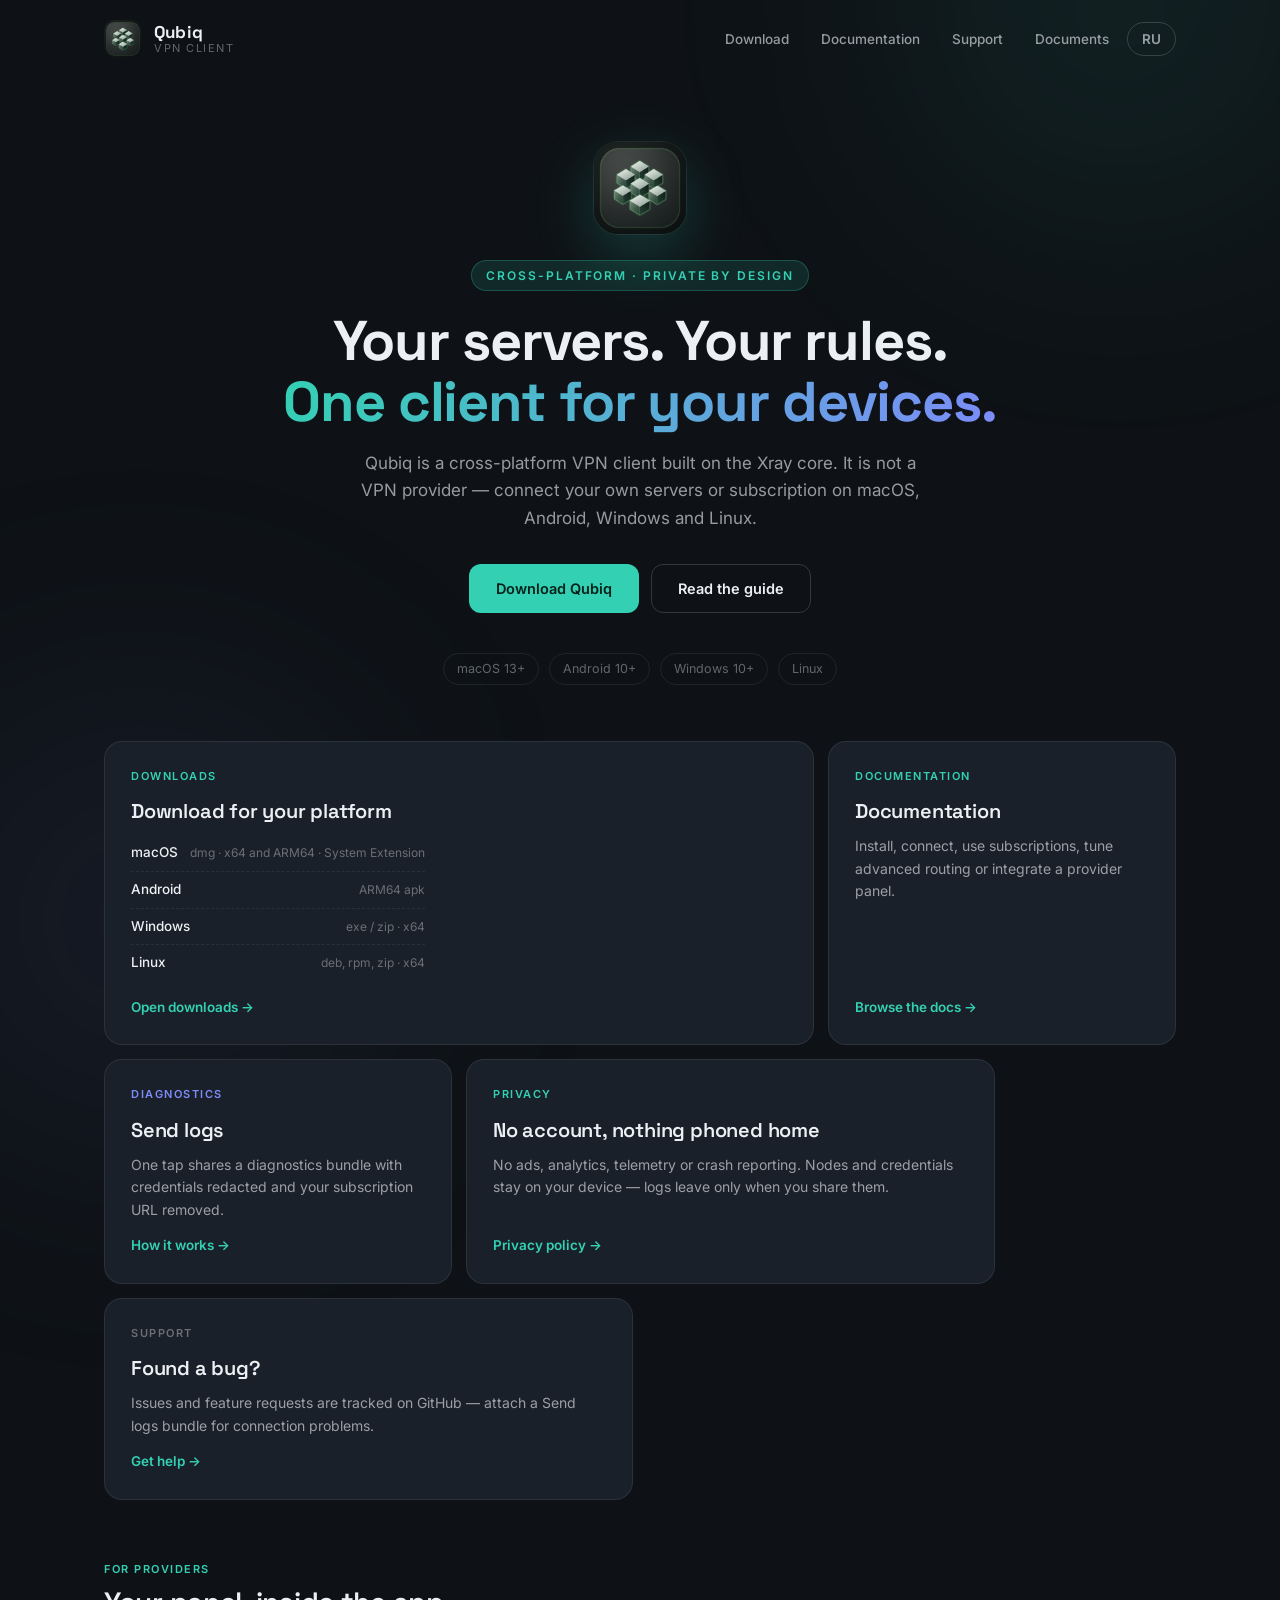
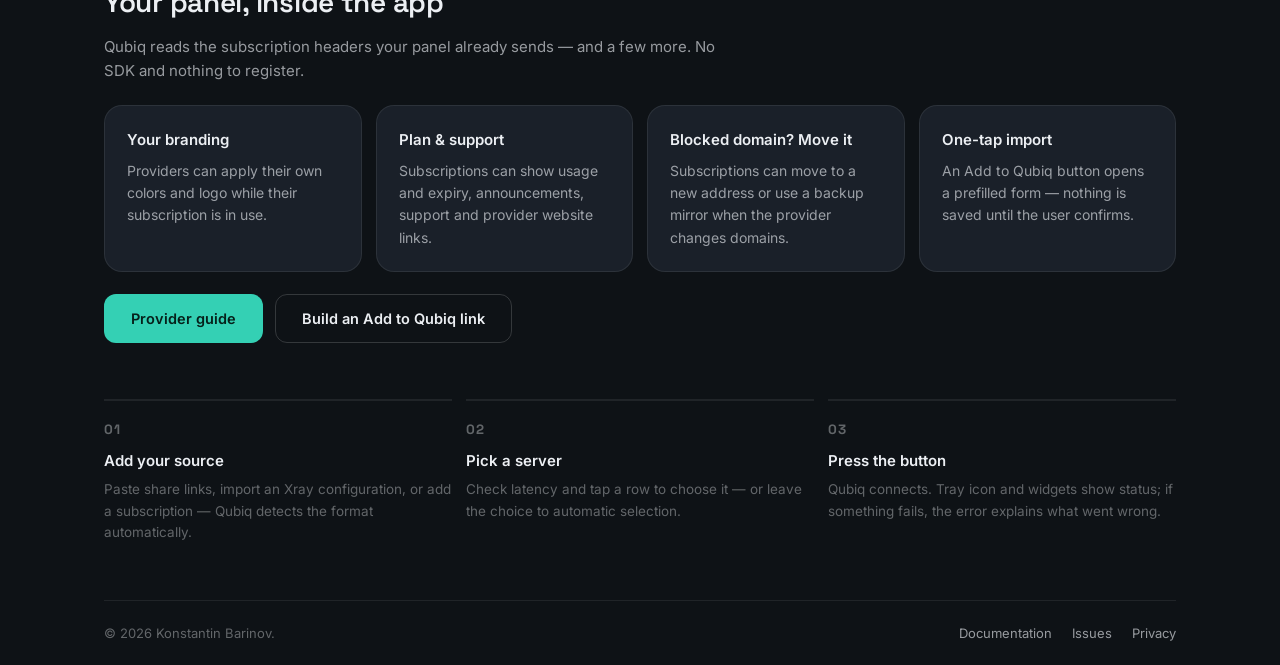
==== commit 8c65a8ef: "feat(site): detect browser language and hide ios downloads Generated with [Devin](https://devin.ai) " ====
--- a/ru/index.html
+++ b/ru/index.html
@@ -3,10 +3,11 @@
 <head>
 <meta charset="UTF-8">
 <meta name="viewport" content="width=device-width, initial-scale=1.0">
+<script src="../language.js?v=20261127-3"></script>
 <title>Qubiq — кроссплатформенный VPN-клиент для ваших серверов</title>
-<meta name="description" content="Qubiq — кроссплатформенный VPN-клиент на ядре Xray для iPhone, iPad, Mac, Android, Windows и Linux — ваши серверы и подписки; без аккаунта и аналитики.">
-<meta property="og:title" content="Qubiq — один VPN-клиент для каждого устройства">
-<meta property="og:description" content="Кроссплатформенный VPN-клиент на ядре Xray для iOS, macOS, Android, Windows и Linux. Ваши серверы, ваша маршрутизация — без аккаунтов и телеметрии.">
+<meta name="description" content="Qubiq — кроссплатформенный VPN-клиент на ядре Xray для macOS, Android, Windows и Linux — ваши серверы и подписки; без аккаунта и аналитики.">
+<meta property="og:title" content="Qubiq — один VPN-клиент для ваших устройств">
+<meta property="og:description" content="Кроссплатформенный VPN-клиент на ядре Xray для macOS, Android, Windows и Linux. Ваши серверы, ваша маршрутизация — без аккаунтов и телеметрии.">
 <meta property="og:type" content="website">
 <meta property="og:url" content="https://knstntnkek.github.io/qubiq-site/ru/">
 <meta property="og:site_name" content="Qubiq">
@@ -14,8 +15,8 @@
 <meta property="og:image:width" content="1024">
 <meta property="og:image:height" content="1024">
 <meta name="twitter:card" content="summary_large_image">
-<meta name="twitter:title" content="Qubiq — один VPN-клиент для каждого устройства">
-<meta name="twitter:description" content="Кроссплатформенный VPN-клиент на ядре Xray для iOS, macOS, Android, Windows и Linux. Ваши серверы, ваша маршрутизация — без аккаунтов и телеметрии.">
+<meta name="twitter:title" content="Qubiq — один VPN-клиент для ваших устройств">
+<meta name="twitter:description" content="Кроссплатформенный VPN-клиент на ядре Xray для macOS, Android, Windows и Linux. Ваши серверы, ваша маршрутизация — без аккаунтов и телеметрии.">
 <meta name="twitter:image" content="https://knstntnkek.github.io/qubiq-site/og.png">
 <link rel="canonical" href="https://knstntnkek.github.io/qubiq-site/ru/">
 <link rel="alternate" hreflang="en" href="https://knstntnkek.github.io/qubiq-site/">
@@ -29,7 +30,7 @@
   "name": "Qubiq",
   "url": "https://knstntnkek.github.io/qubiq-site/ru/",
   "downloadUrl": "https://knstntnkek.github.io/qubiq-site/ru/",
-  "operatingSystem": "iOS, iPadOS, macOS, Android, Windows, Linux",
+  "operatingSystem": "macOS, Android, Windows, Linux",
   "applicationCategory": "UtilitiesApplication",
   "description": "Кроссплатформенный VPN-клиент на ядре Xray для телефонов, планшетов и компьютеров. Используйте свои серверы или подписку — без аккаунтов и аналитики.",
   "offers": { "@type": "Offer", "price": "0", "priceCurrency": "USD" },
@@ -73,10 +74,10 @@
     <section class="hero">
       <img class="hero-logo" src="../icon.png" alt="Qubiq">
       <span class="hero-eyebrow">Для всех платформ · Приватность по умолчанию</span>
-      <h1>Ваши серверы. Ваши правила.<br><em>Один клиент для каждого устройства.</em></h1>
+      <h1>Ваши серверы. Ваши правила.<br><em>Один клиент для ваших устройств.</em></h1>
       <p class="hero-sub">Qubiq — кроссплатформенный VPN-клиент на ядре
       Xray. Qubiq не является VPN-провайдером — подключайте свои серверы
-      или подписку на iOS, macOS, Android, Windows и Linux.</p>
+      или подписку на macOS, Android, Windows и Linux.</p>
       <div class="hero-cta">
         <button class="btn btn-primary" data-modal="modal-download">
           Скачать Qubiq
@@ -84,7 +85,7 @@
         <a class="btn btn-ghost" href="docs.html">Читать руководство</a>
       </div>
       <div class="platform-chips">
-        <span>iOS 16+</span><span>iPadOS</span><span>macOS 13+</span>
+        <span>macOS 13+</span>
         <span>Android 10+</span><span>Windows 10+</span><span>Linux</span>
       </div>
     </section>
@@ -92,9 +93,8 @@
     <section class="bento">
       <button class="bento-card wide reveal" data-modal="modal-download">
         <span class="bento-kicker">Загрузки</span>
-        <h2>Скачать для любой платформы</h2>
+        <h2>Скачать для вашей платформы</h2>
         <ul class="bento-list">
-          <li><b>iOS / iPadOS</b><small>ipa · sideload или корпоративная подпись</small></li>
           <li><b>macOS</b><small>dmg · x64 и ARM64 · System Extension</small></li>
           <li><b>Android</b><small>ARM64 apk</small></li>
           <li><b>Windows</b><small>exe / zip · x64</small></li>
@@ -235,12 +235,6 @@
         <p class="modal-col-title">Мобильные</p>
         <div class="dl-row dl-static">
           <span class="dl-main">
-            <span class="dl-name">iOS / iPadOS</span>
-            <span class="dl-meta">ipa · iOS 16+ · sideload или корпоративная подпись · скоро</span>
-          </span>
-        </div>
-        <div class="dl-row dl-static">
-          <span class="dl-main">
             <span class="dl-name">Android</span>
             <span class="dl-meta">ARM64 apk · Android 10+ · скоро</span>
           </span>
@@ -319,7 +313,7 @@
   </div>
 </div>
 
-<script src="../site.js?v=20261127-2"></script>
+<script src="../site.js?v=20261127-3"></script>
 <script data-goatcounter="https://konstantin11.goatcounter.com/count" async src="https://gc.zgo.at/count.js"></script>
 </body>
 </html>
